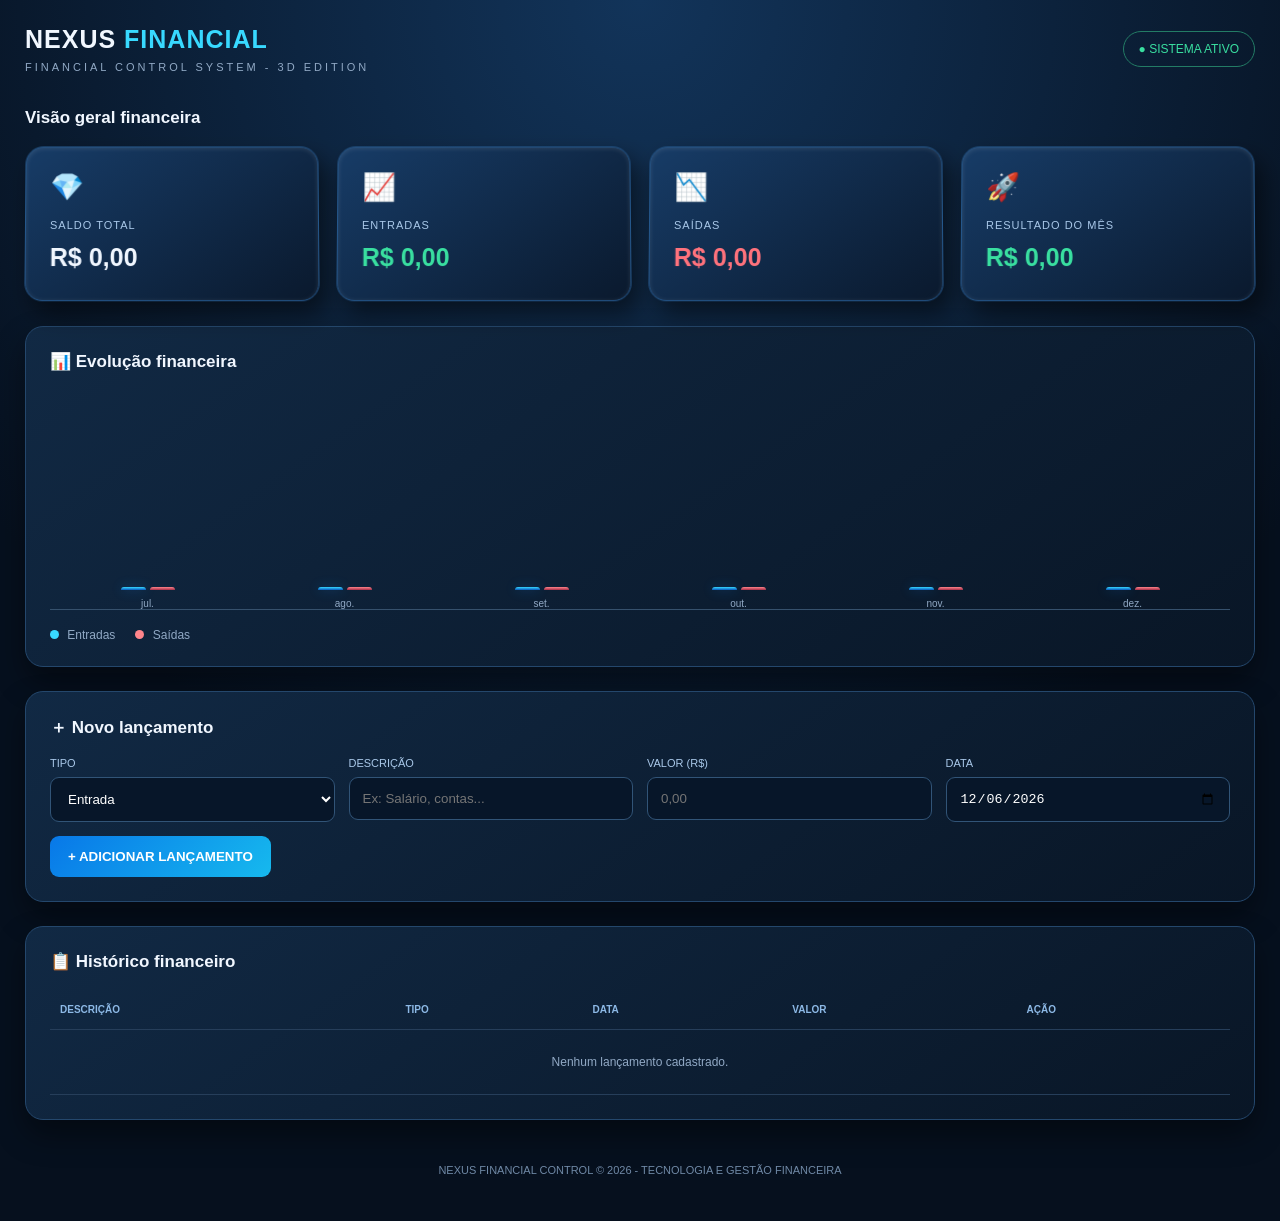
==== index.html @ 9abc67d8 "Create index.html" ====
<!DOCTYPE html>
<html lang="pt-BR">
<head>
  <meta charset="UTF-8">
  <meta name="viewport" content="width=device-width, initial-scale=1.0">
  <meta name="theme-color" content="#071426">
  <meta
    name="description"
    content="Nexus Financial Control - Painel de controle financeiro 3D"
  >

  <title>Nexus Financial Control</title>

  <style>
    :root {
      --bg: #06101e;
      --panel: #10243d;
      --blue: #168cff;
      --cyan: #38d9ff;
      --text: #f1f7ff;
      --muted: #91a9c5;
      --green: #39dfa0;
      --red: #ff727c;
    }

    * {
      box-sizing: border-box;
      margin: 0;
      padding: 0;
    }

    body {
      min-height: 100vh;
      padding: 25px;
      background: radial-gradient(circle at top, #12345a, var(--bg) 60%);
      color: var(--text);
      font-family: Arial, sans-serif;
    }

    .container {
      max-width: 1250px;
      margin: auto;
    }

    header {
      display: flex;
      justify-content: space-between;
      align-items: center;
      gap: 15px;
      flex-wrap: wrap;
      margin-bottom: 35px;
    }

    .logo {
      font-size: 25px;
      font-weight: 900;
      letter-spacing: 1px;
    }

    .logo span {
      color: var(--cyan);
    }

    .subtitle {
      margin-top: 7px;
      color: var(--muted);
      font-size: 11px;
      letter-spacing: 3px;
    }

    .status {
      padding: 10px 15px;
      border: 1px solid #237c65;
      border-radius: 30px;
      color: var(--green);
      font-size: 12px;
    }

    .section-title {
      margin-bottom: 18px;
      font-size: 17px;
    }

    .cards {
      display: grid;
      grid-template-columns: repeat(4, 1fr);
      gap: 18px;
      margin-bottom: 25px;
    }

    .card {
      min-height: 155px;
      padding: 24px;
      border: 1px solid #24578c;
      border-radius: 18px;
      background: linear-gradient(145deg, #173c67, #0a192d);
      box-shadow:
        8px 12px 25px #0008,
        inset 0 1px 5px #ffffff20;
      transform: perspective(900px) rotateX(3deg);
      transition: 0.35s;
    }

    .card:hover {
      border-color: var(--cyan);
      box-shadow: 0 18px 35px #168cff35;
      transform: perspective(900px) rotateX(0) translateY(-8px);
    }

    .card-icon {
      margin-bottom: 16px;
      font-size: 27px;
    }

    .card-label {
      color: #a9c8e9;
      font-size: 11px;
      letter-spacing: 1px;
    }

    .card-value {
      margin-top: 12px;
      overflow-wrap: anywhere;
      font-size: clamp(18px, 2vw, 25px);
      font-weight: bold;
    }

    .green {
      color: var(--green);
    }

    .red {
      color: var(--red);
    }

    .panel {
      margin-bottom: 24px;
      padding: 24px;
      border: 1px solid #24476c;
      border-radius: 18px;
      background: linear-gradient(145deg, #112944, #091626);
      box-shadow: 0 15px 30px #0006;
    }

    .chart {
      display: flex;
      height: 220px;
      align-items: flex-end;
      justify-content: space-around;
      gap: 12px;
      padding: 15px 5px 0;
      border-bottom: 1px solid #36516d;
    }

    .month {
      display: flex;
      flex: 1;
      height: 100%;
      min-width: 0;
      flex-direction: column;
      align-items: center;
      justify-content: flex-end;
      gap: 8px;
    }

    .bar-group {
      display: flex;
      width: 100%;
      height: 175px;
      align-items: flex-end;
      justify-content: center;
      gap: 4px;
    }

    .bar {
      width: 30%;
      max-width: 25px;
      min-height: 3px;
      border-radius: 5px 5px 0 0;
      transition: height 0.4s;
    }

    .in-bar {
      background: linear-gradient(to top, #0756bd, #38d9ff);
      box-shadow: 0 0 12px #168cff55;
    }

    .out-bar {
      background: linear-gradient(to top, #a52d47, #ff858b);
    }

    .month small {
      color: var(--muted);
      font-size: 10px;
    }

    .legend {
      display: flex;
      gap: 20px;
      margin-top: 18px;
      color: var(--muted);
      font-size: 12px;
    }

    .dot {
      display: inline-block;
      width: 9px;
      height: 9px;
      margin-right: 5px;
      border-radius: 50%;
    }

    .form-grid {
      display: grid;
      grid-template-columns: repeat(4, 1fr);
      gap: 14px;
    }

    label {
      display: block;
      margin-bottom: 8px;
      color: #a9c8e9;
      font-size: 11px;
    }

    input,
    select {
      width: 100%;
      padding: 13px;
      border: 1px solid #315477;
      border-radius: 9px;
      outline: none;
      background: #071629;
      color: white;
    }

    input:focus,
    select:focus {
      border-color: var(--cyan);
      box-shadow: 0 0 10px #168cff35;
    }

    button {
      padding: 13px 18px;
      border: 0;
      border-radius: 9px;
      color: white;
      font-weight: bold;
      cursor: pointer;
    }

    .primary {
      background: linear-gradient(135deg, #0878e8, #16b9ee);
    }

    .primary:hover {
      filter: brightness(1.2);
    }

    .table-wrap {
      overflow-x: auto;
    }

    table {
      width: 100%;
      min-width: 520px;
      border-collapse: collapse;
    }

    th,
    td {
      padding: 14px 10px;
      border-bottom: 1px solid #263e5a;
      text-align: left;
      font-size: 12px;
    }

    th {
      color: #8db9e6;
      font-size: 10px;
    }

    .delete {
      padding: 8px 10px;
      background: #51202b;
      color: #ffabb1;
    }

    .empty {
      padding: 25px;
      color: var(--muted);
      text-align: center;
    }

    footer {
      padding: 20px;
      color: #7089a6;
      font-size: 11px;
      text-align: center;
    }

    @media (max-width: 850px) {
      .cards {
        grid-template-columns: repeat(2, 1fr);
      }

      .form-grid {
        grid-template-columns: repeat(2, 1fr);
      }
    }

    @media (max-width: 500px) {
      body {
        padding: 13px;
      }

      .cards {
        gap: 10px;
      }

      .card {
        min-height: 130px;
        padding: 15px;
      }

      .form-grid {
        grid-template-columns: 1fr;
      }

      .panel {
        padding: 15px;
      }

      .logo {
        font-size: 21px;
      }
    }
  </style>
</head>

<body>
  <div class="container">
    <header>
      <div>
        <div class="logo">NEXUS <span>FINANCIAL</span></div>
        <div class="subtitle">
          FINANCIAL CONTROL SYSTEM - 3D EDITION
        </div>
      </div>

      <div class="status">● SISTEMA ATIVO</div>
    </header>

    <main>
      <h2 class="section-title">Visão geral financeira</h2>

      <section class="cards">
        <div class="card">
          <div class="card-icon">💎</div>
          <div class="card-label">SALDO TOTAL</div>
          <div class="card-value" id="balance">R$ 0,00</div>
        </div>

        <div class="card">
          <div class="card-icon">📈</div>
          <div class="card-label">ENTRADAS</div>
          <div class="card-value green" id="income">R$ 0,00</div>
        </div>

        <div class="card">
          <div class="card-icon">📉</div>
          <div class="card-label">SAÍDAS</div>
          <div class="card-value red" id="expense">R$ 0,00</div>
        </div>

        <div class="card">
          <div class="card-icon">🚀</div>
          <div class="card-label">RESULTADO DO MÊS</div>
          <div class="card-value" id="result">R$ 0,00</div>
        </div>
      </section>

      <section class="panel">
        <h2 class="section-title">📊 Evolução financeira</h2>

        <div
          class="chart"
          id="chart"
          aria-label="Gráfico financeiro dos últimos seis meses"
        ></div>

        <div class="legend">
          <span>
            <i class="dot" style="background: #38d9ff"></i>
            Entradas
          </span>

          <span>
            <i class="dot" style="background: #ff858b"></i>
            Saídas
          </span>
        </div>
      </section>

      <section class="panel">
        <h2 class="section-title">＋ Novo lançamento</h2>

        <form id="transaction-form">
          <div class="form-grid">
            <div>
              <label for="type">TIPO</label>
              <select id="type" required>
                <option value="income">Entrada</option>
                <option value="expense">Saída</option>
              </select>
            </div>

            <div>
              <label for="description">DESCRIÇÃO</label>
              <input
                id="description"
                type="text"
                placeholder="Ex: Salário, contas..."
                maxlength="100"
                autocomplete="off"
                required
              >
            </div>

            <div>
              <label for="amount">VALOR (R$)</label>
              <input
                id="amount"
                type="number"
                min="0.01"
                step="0.01"
                placeholder="0,00"
                inputmode="decimal"
                required
              >
            </div>

            <div>
              <label for="date">DATA</label>
              <input id="date" type="date" required>
            </div>

            <div>
              <button class="primary" type="submit">
                + ADICIONAR LANÇAMENTO
              </button>
            </div>
          </div>
        </form>
      </section>

      <section class="panel">
        <h2 class="section-title">📋 Histórico financeiro</h2>

        <div class="table-wrap">
          <table>
            <thead>
              <tr>
                <th>DESCRIÇÃO</th>
                <th>TIPO</th>
                <th>DATA</th>
                <th>VALOR</th>
                <th>AÇÃO</th>
              </tr>
            </thead>

            <tbody id="history"></tbody>
          </table>
        </div>
      </section>
    </main>

    <footer>
      NEXUS FINANCIAL CONTROL © 2026 - TECNOLOGIA E GESTÃO FINANCEIRA
    </footer>
  </div>

  <script>
    (() => {
      "use strict";

      const STORAGE_KEY = "nexus_financial_transactions_v1";
      const $ = (id) => document.getElementById(id);

      const currency = (value) =>
        new Intl.NumberFormat("pt-BR", {
          style: "currency",
          currency: "BRL"
        }).format(value);

      function localDate(date) {
        return (
          date.getFullYear() +
          "-" +
          String(date.getMonth() + 1).padStart(2, "0") +
          "-" +
          String(date.getDate()).padStart(2, "0")
        );
      }

      function readTransactions() {
        try {
          const saved = JSON.parse(
            localStorage.getItem(STORAGE_KEY) || "[]"
          );

          if (!Array.isArray(saved)) {
            return [];
          }

          return saved.filter((transaction) => {
            return (
              transaction &&
              typeof transaction.description === "string" &&
              Number.isFinite(Number(transaction.amount)) &&
              Number(transaction.amount) > 0 &&
              /^\d{4}-\d{2}-\d{2}$/.test(transaction.date) &&
              ["income", "expense"].includes(transaction.type)
            );
          }).map((transaction) => ({
            ...transaction,
            amount: Number(transaction.amount)
          }));
        } catch {
          return [];
        }
      }

      let transactions = readTransactions();

      $("date").value = localDate(new Date());

      function save() {
        localStorage.setItem(
          STORAGE_KEY,
          JSON.stringify(transactions)
        );
      }

      function updateTotals() {
        const income = transactions
          .filter((transaction) => transaction.type === "income")
          .reduce((sum, transaction) => sum + transaction.amount, 0);

        const expense = transactions
          .filter((transaction) => transaction.type === "expense")
          .reduce((sum, transaction) => sum + transaction.amount, 0);

        const currentMonth = localDate(new Date()).slice(0, 7);

        const monthIncome = transactions
          .filter((transaction) => {
            return (
              transaction.type === "income" &&
              transaction.date.startsWith(currentMonth)
            );
          })
          .reduce((sum, transaction) => sum + transaction.amount, 0);

        const monthExpense = transactions
          .filter((transaction) => {
            return (
              transaction.type === "expense" &&
              transaction.date.startsWith(currentMonth)
            );
          })
          .reduce((sum, transaction) => sum + transaction.amount, 0);

        const balance = income - expense;
        const result = monthIncome - monthExpense;

        $("balance").textContent = currency(balance);
        $("income").textContent = currency(income);
        $("expense").textContent = currency(expense);
        $("result").textContent = currency(result);

        $("balance").style.color =
          balance < 0 ? "#ff727c" : "#f1f7ff";

        $("result").style.color =
          result < 0 ? "#ff727c" : "#39dfa0";
      }

      function updateHistory() {
        const body = $("history");
        body.replaceChildren();

        const sorted = [...transactions].sort((a, b) => {
          return (
            b.date.localeCompare(a.date) ||
            Number(b.createdAt || b.id) - Number(a.createdAt || a.id)
          );
        });

        if (!sorted.length) {
          const row = document.createElement("tr");
          const cell = document.createElement("td");

          cell.colSpan = 5;
          cell.className = "empty";
          cell.textContent = "Nenhum lançamento cadastrado.";

          row.appendChild(cell);
          body.appendChild(row);
          return;
        }

        sorted.forEach((transaction) => {
          const row = document.createElement("tr");

          const values = [
            transaction.description,
            transaction.type === "income" ? "Entrada" : "Saída",
            transaction.date.split("-").reverse().join("/"),
            (transaction.type === "income" ? "+ " : "- ") +
              currency(transaction.amount)
          ];

          values.forEach((value, index) => {
            const cell = document.createElement("td");
            cell.textContent = value;

            if (index === 3) {
              cell.style.color =
                transaction.type === "income"
                  ? "#39dfa0"
                  : "#ff858b";
            }

            row.appendChild(cell);
          });

          const actionCell = document.createElement("td");
          const deleteButton = document.createElement("button");

          deleteButton.textContent = "Excluir";
          deleteButton.className = "delete";
          deleteButton.type = "button";
          deleteButton.setAttribute(
            "aria-label",
            `Excluir ${transaction.description}`
          );

          deleteButton.addEventListener("click", () => {
            if (!confirm("Deseja excluir este lançamento?")) {
              return;
            }

            transactions = transactions.filter(
              (item) => item.id !== transaction.id
            );

            save();
            render();
          });

          actionCell.appendChild(deleteButton);
          row.appendChild(actionCell);
          body.appendChild(row);
        });
      }

      function updateChart() {
        const chart = $("chart");
        chart.replaceChildren();

        const months = [];

        for (let index = 5; index >= 0; index -= 1) {
          const date = new Date();

          date.setDate(1);
          date.setMonth(date.getMonth() - index);

          months.push({
            key: localDate(date).slice(0, 7),
            label: date.toLocaleDateString("pt-BR", {
              month: "short"
            })
          });
        }

        const data = months.map((month) => {
          const items = transactions.filter((transaction) =>
            transaction.date.startsWith(month.key)
          );

          return {
            ...month,

            income: items
              .filter((transaction) => transaction.type === "income")
              .reduce(
                (sum, transaction) => sum + transaction.amount,
                0
              ),

            expense: items
              .filter((transaction) => transaction.type === "expense")
              .reduce(
                (sum, transaction) => sum + transaction.amount,
                0
              )
          };
        });

        const maximum = Math.max(
          1,
          ...data.flatMap((month) => [
            month.income,
            month.expense
          ])
        );

        data.forEach((monthData) => {
          const month = document.createElement("div");
          const group = document.createElement("div");
          const label = document.createElement("small");

          month.className = "month";
          group.className = "bar-group";

          [
            ["income", monthData.income],
            ["expense", monthData.expense]
          ].forEach(([type, value]) => {
            const bar = document.createElement("div");

            bar.className =
              "bar " + (type === "income" ? "in-bar" : "out-bar");

            bar.style.height =
              Math.max(2, (value / maximum) * 100) + "%";

            bar.title =
              (type === "income" ? "Entradas: " : "Saídas: ") +
              currency(value);

            group.appendChild(bar);
          });

          label.textContent = monthData.label;
          month.append(group, label);
          chart.appendChild(month);
        });
      }

      function render() {
        updateTotals();
        updateHistory();
        updateChart();
      }

      $("transaction-form").addEventListener("submit", (event) => {
        event.preventDefault();

        const description = $("description").value.trim();
        const amount = Number($("amount").value);
        const date = $("date").value;
        const type = $("type").value;

        if (
          !description ||
          !Number.isFinite(amount) ||
          amount <= 0 ||
          !date ||
          !["income", "expense"].includes(type)
        ) {
          alert("Preencha todos os campos corretamente.");
          return;
        }

        transactions.push({
          id:
            typeof crypto !== "undefined" && crypto.randomUUID
              ? crypto.randomUUID()
              : `${Date.now()}-${Math.random()}`,
          createdAt: Date.now(),
          description,
          amount,
          date,
          type
        });

        save();
        render();

        $("description").value = "";
        $("amount").value = "";
        $("description").focus();
      });

      render();
    })();
  </script>
</body>
</html>
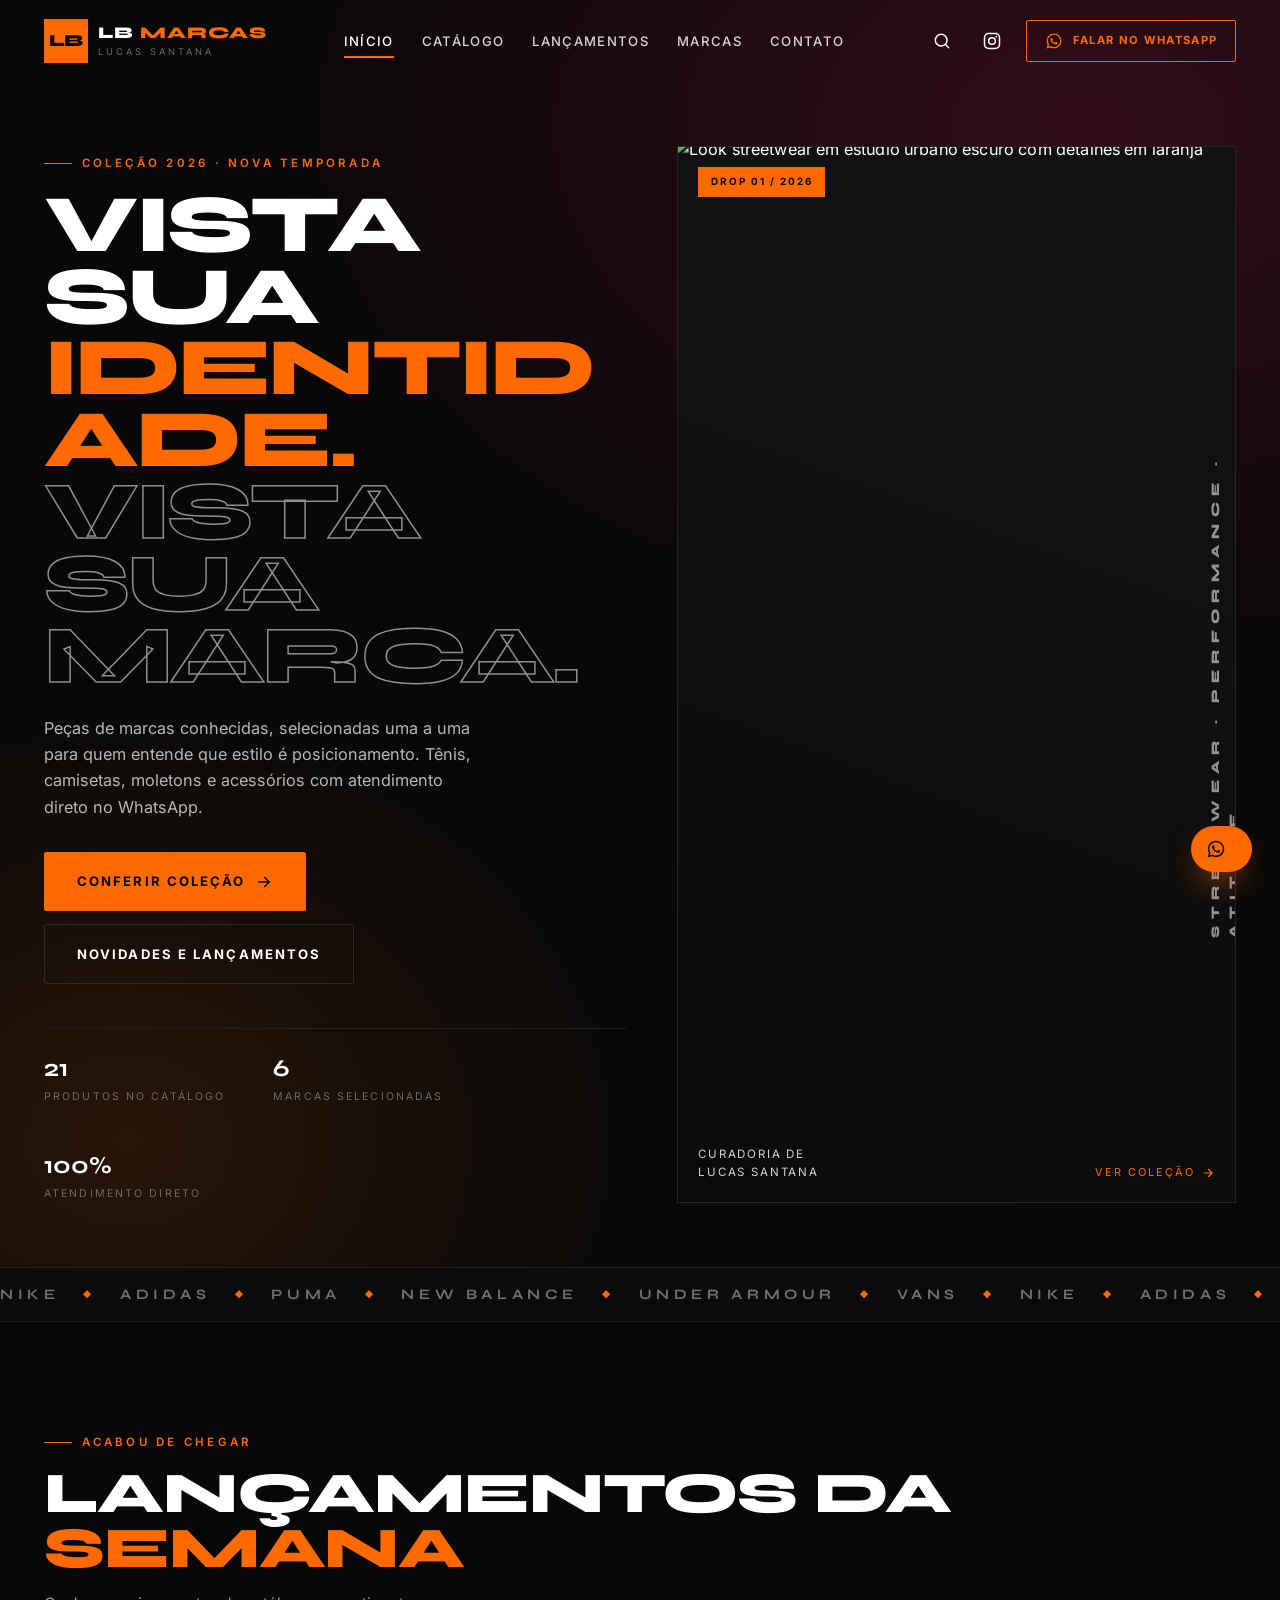
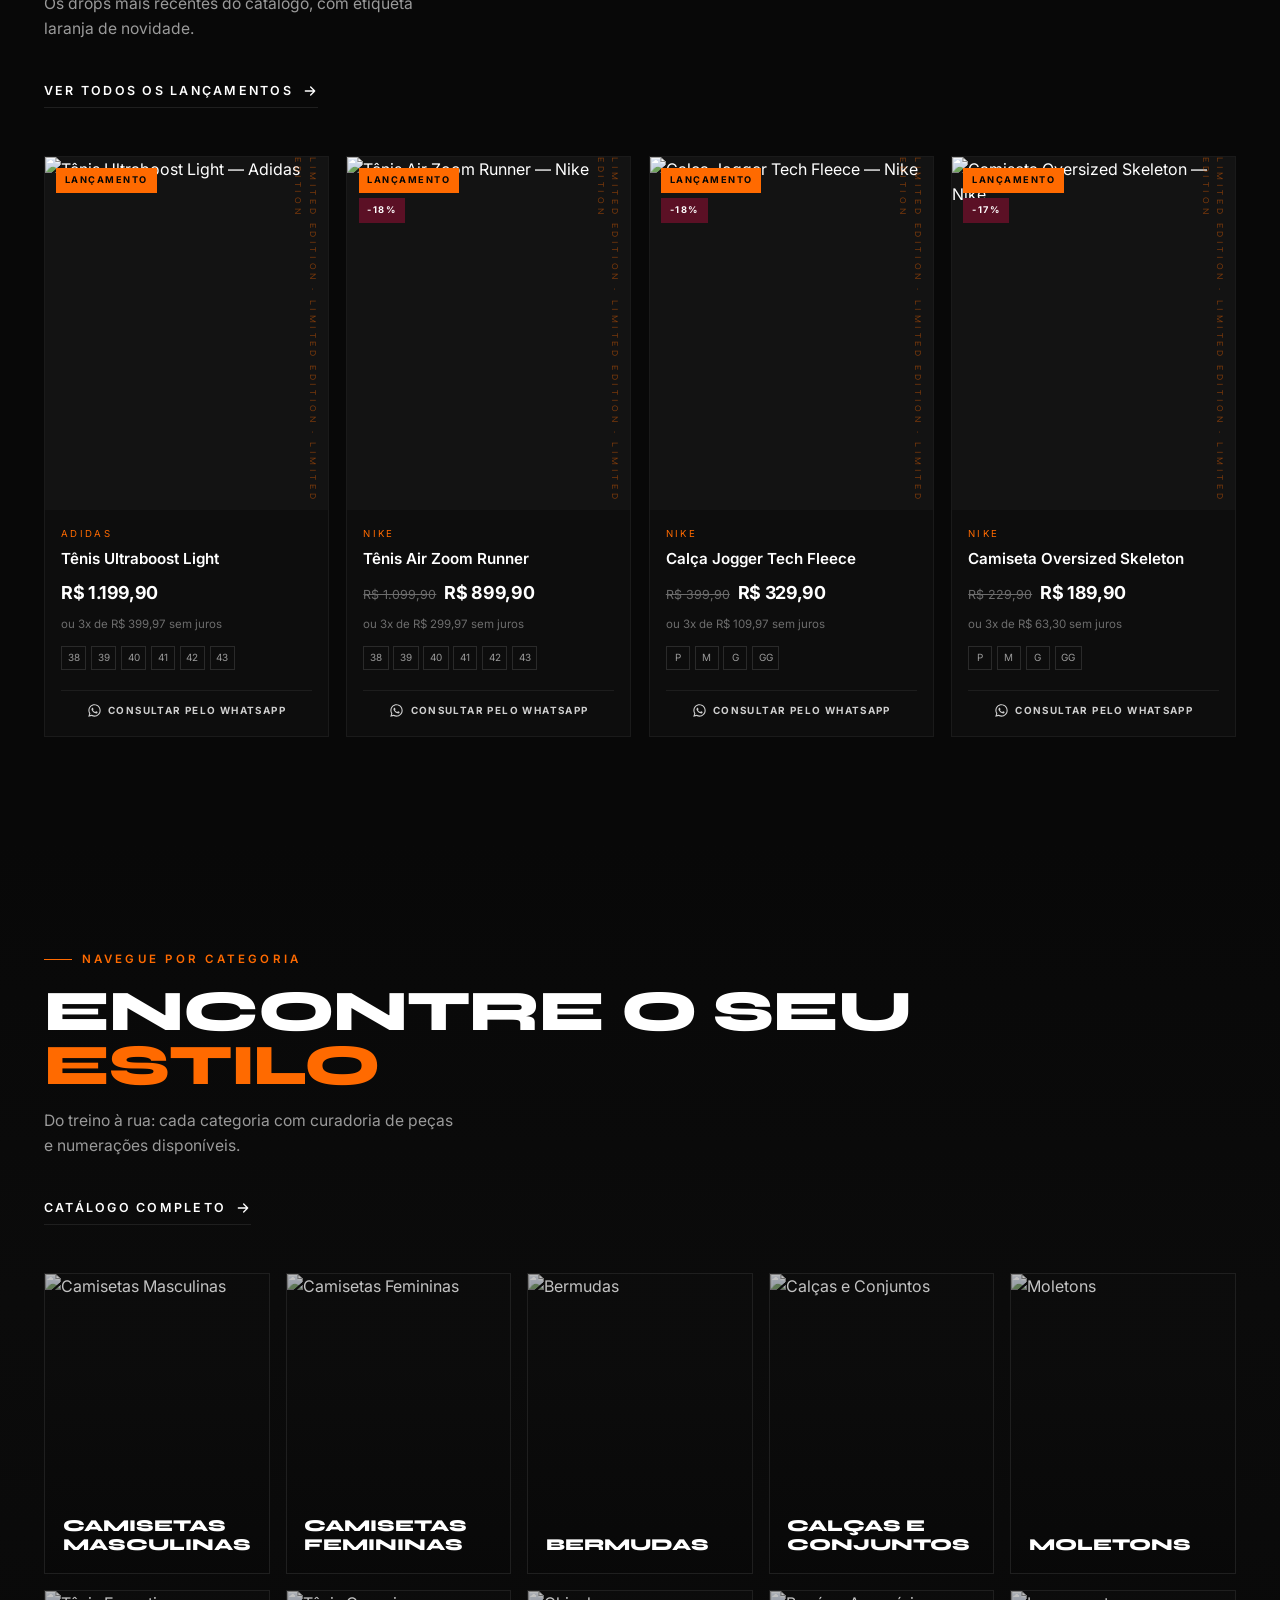
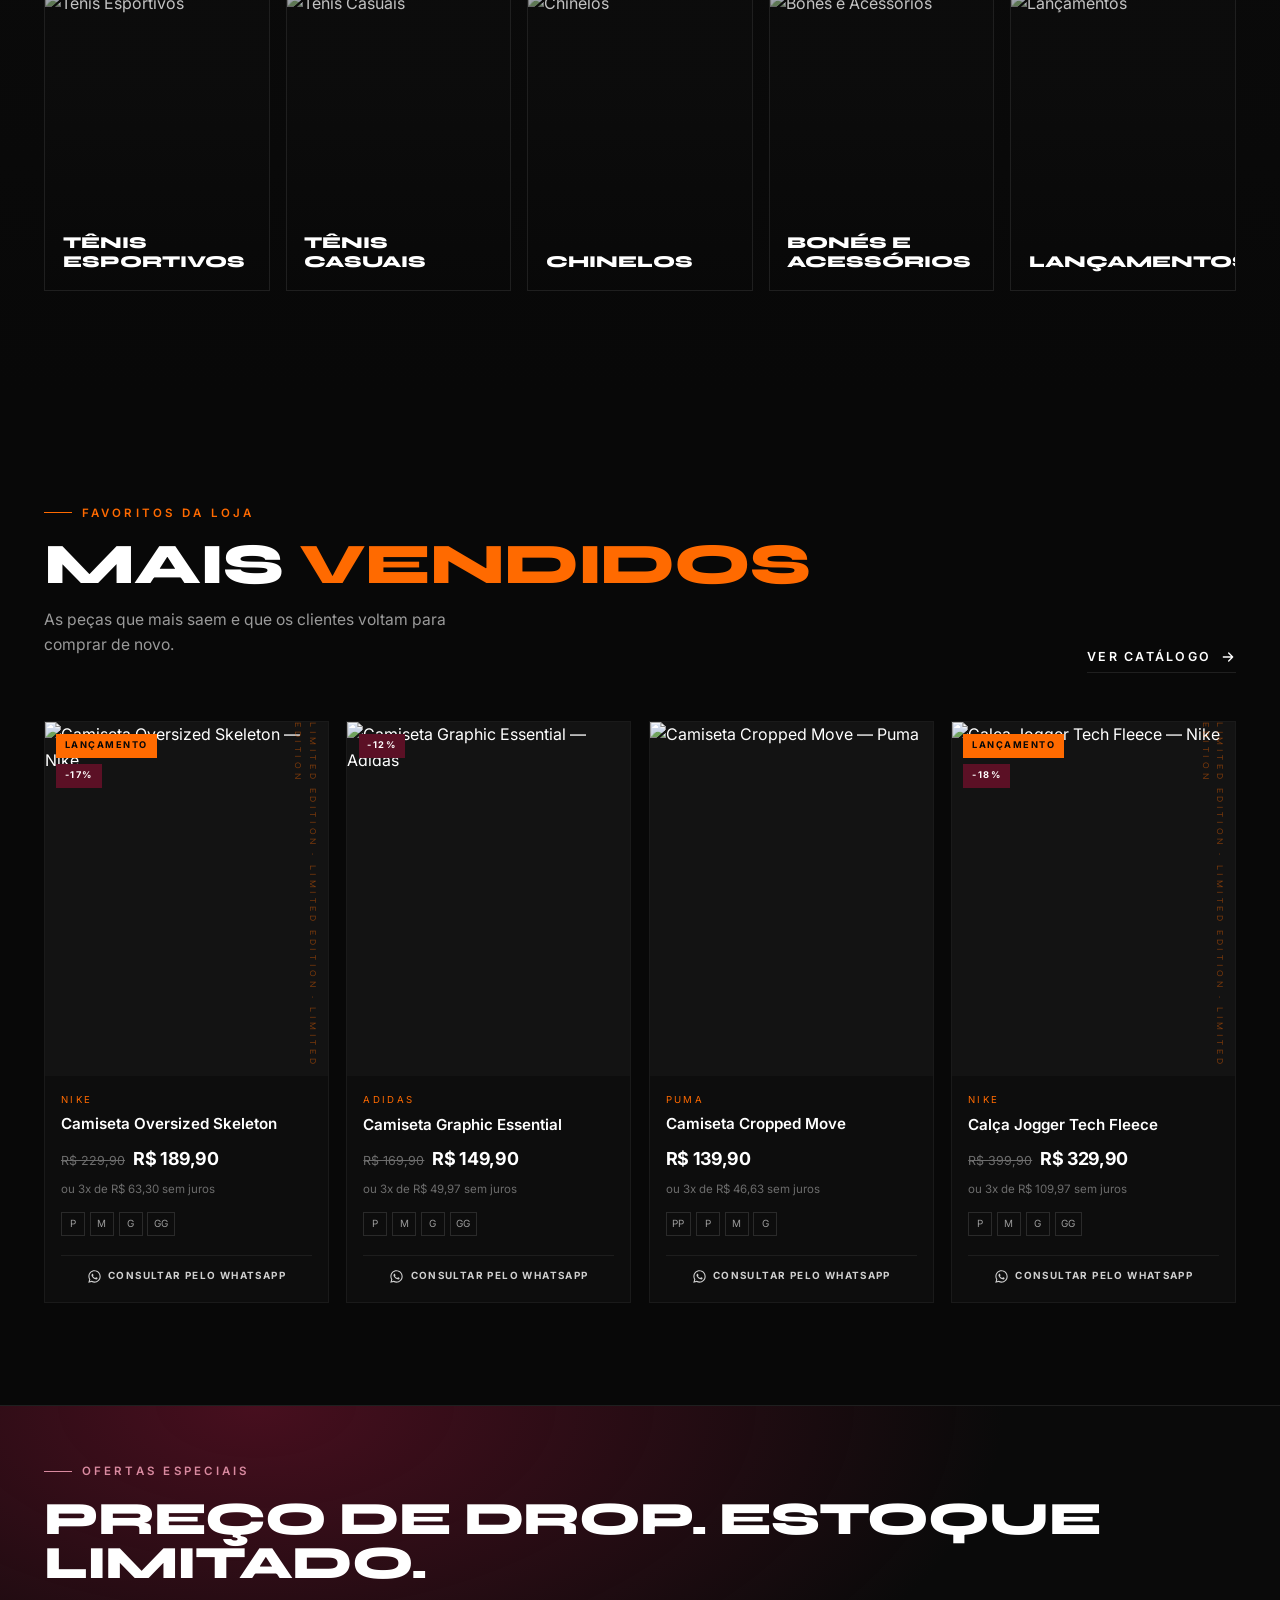
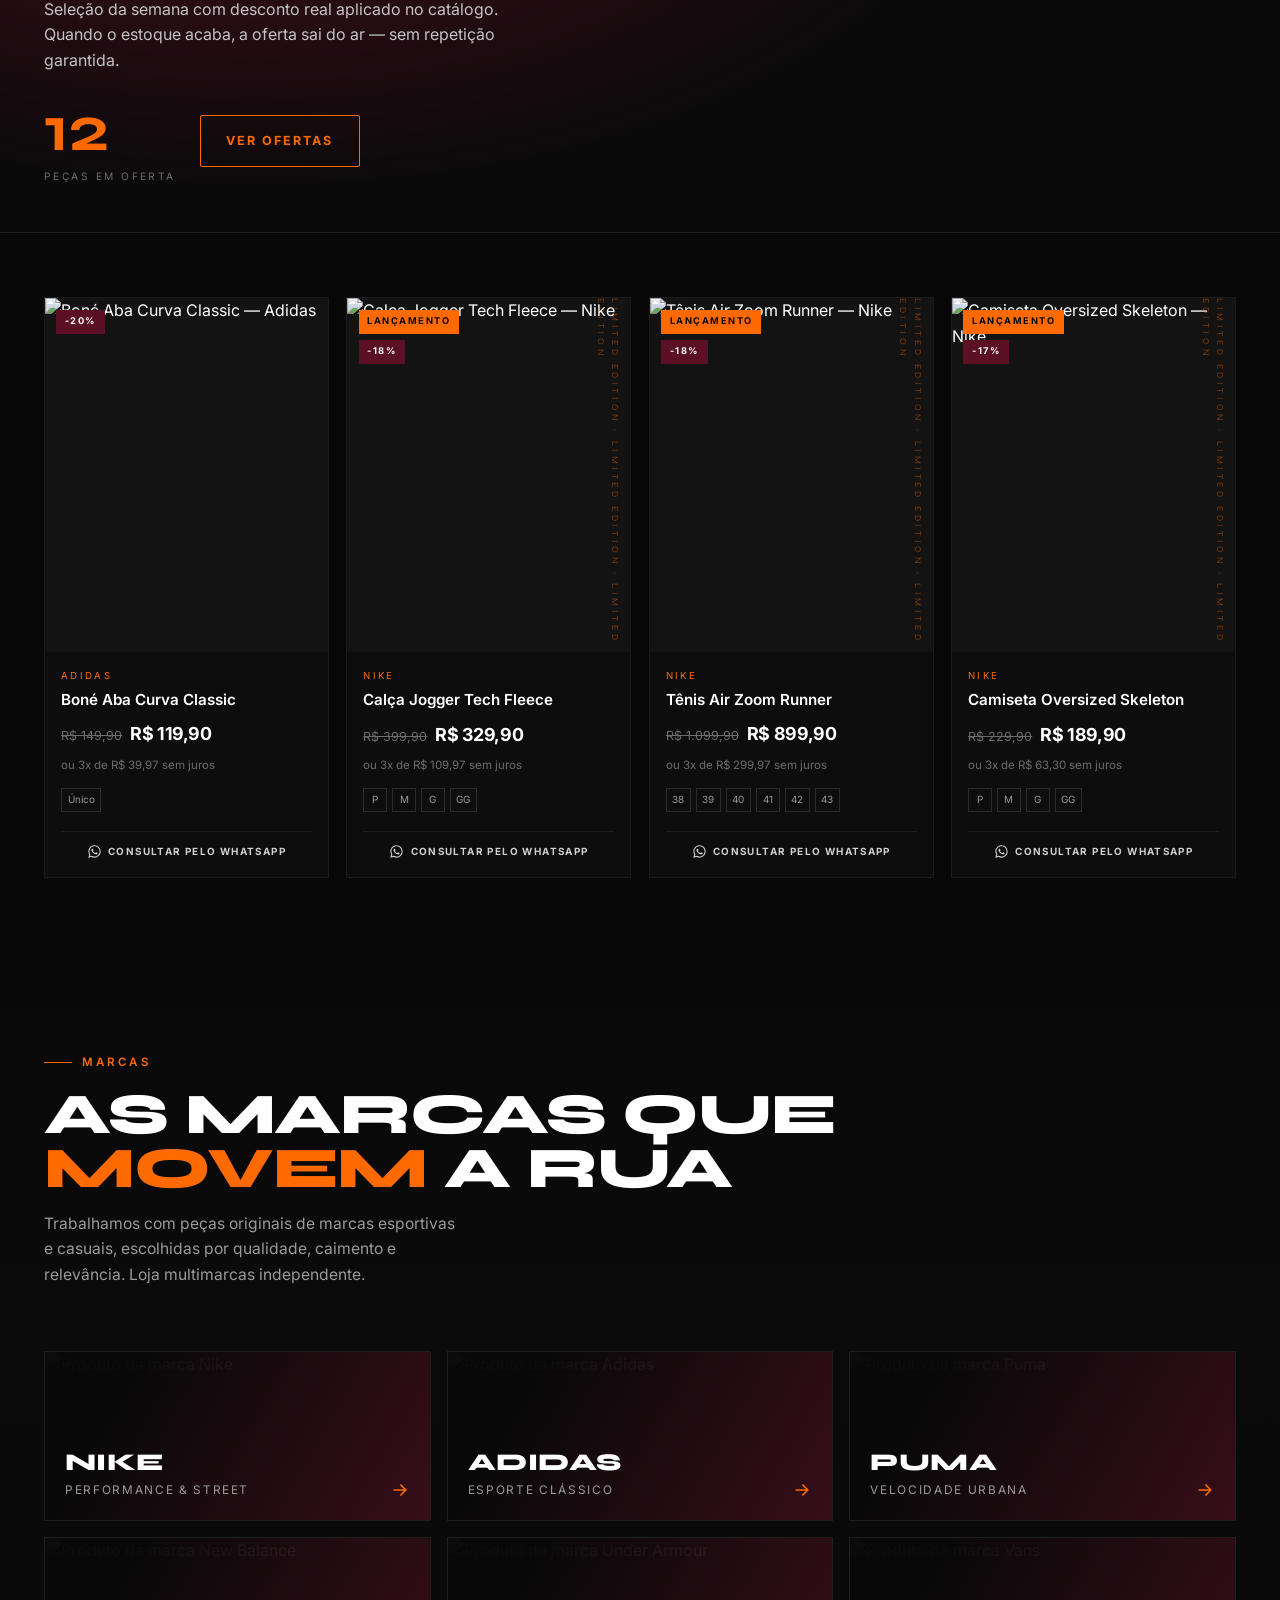
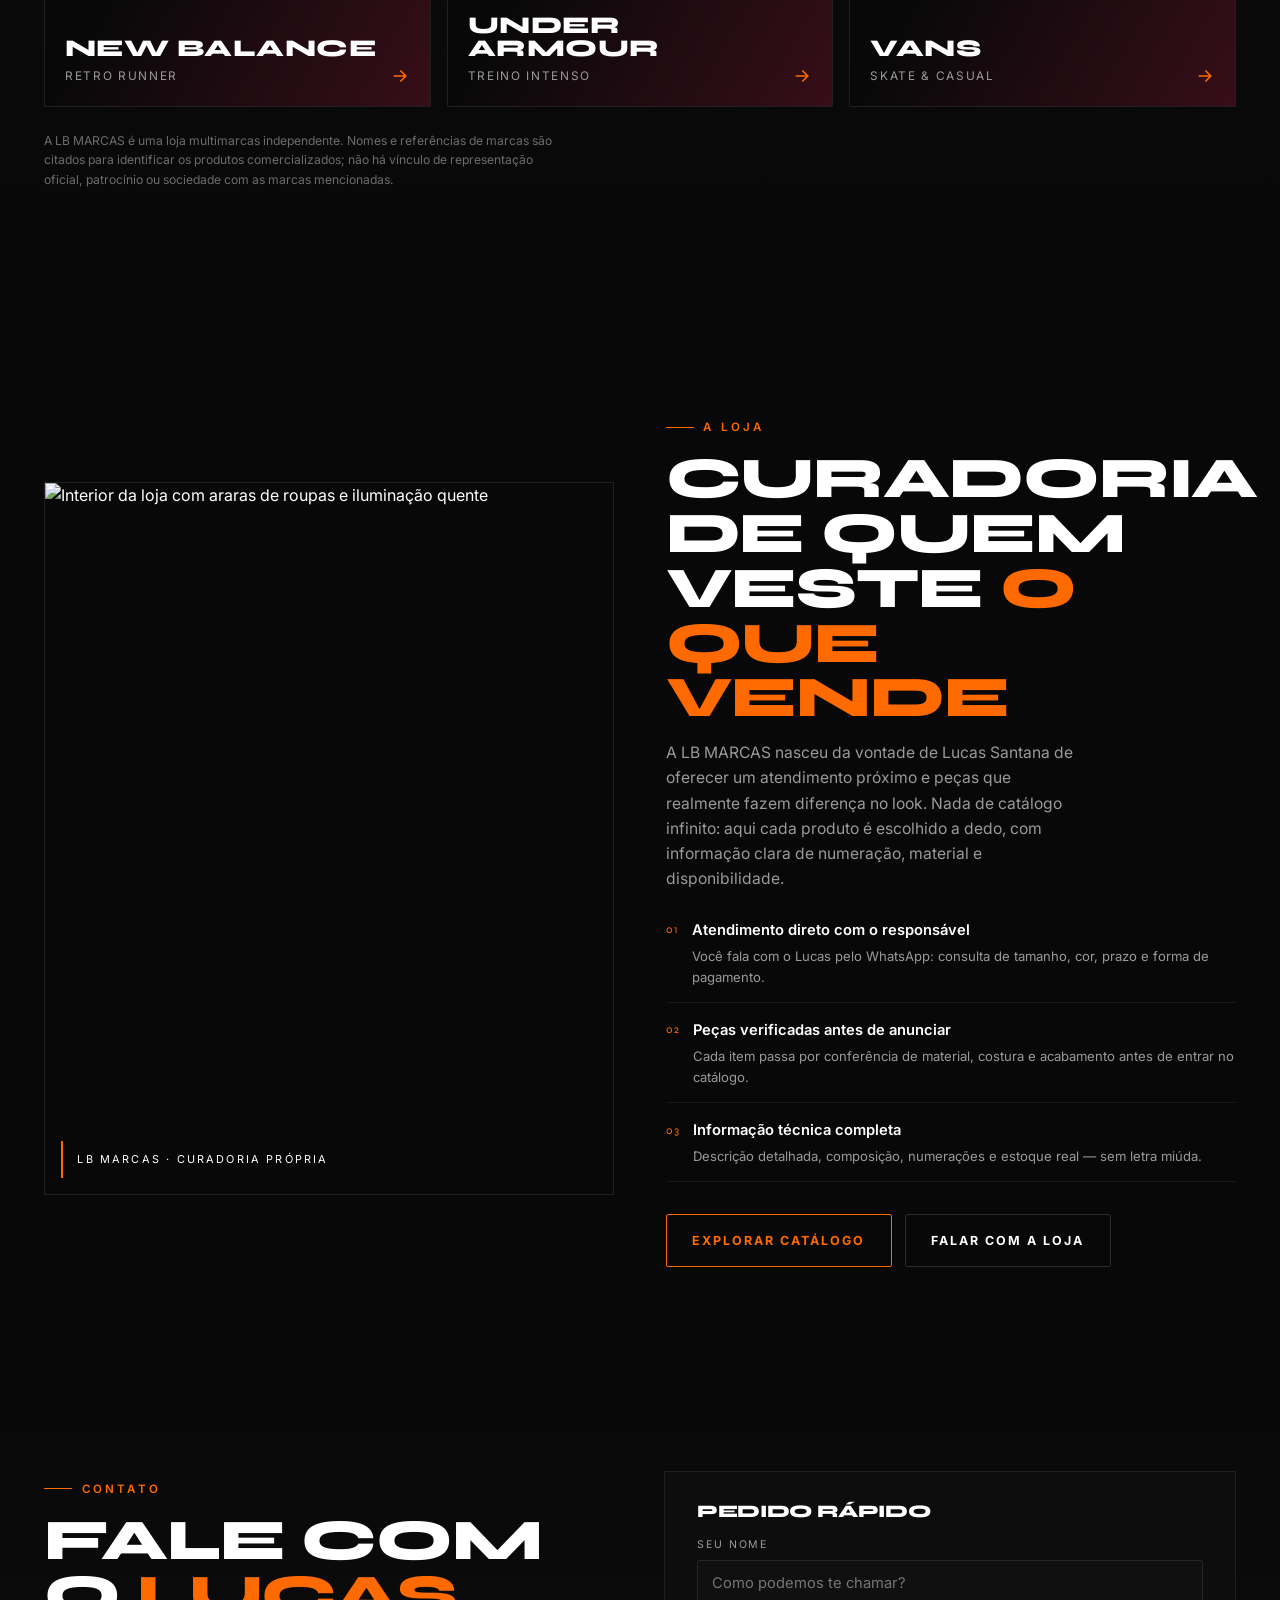
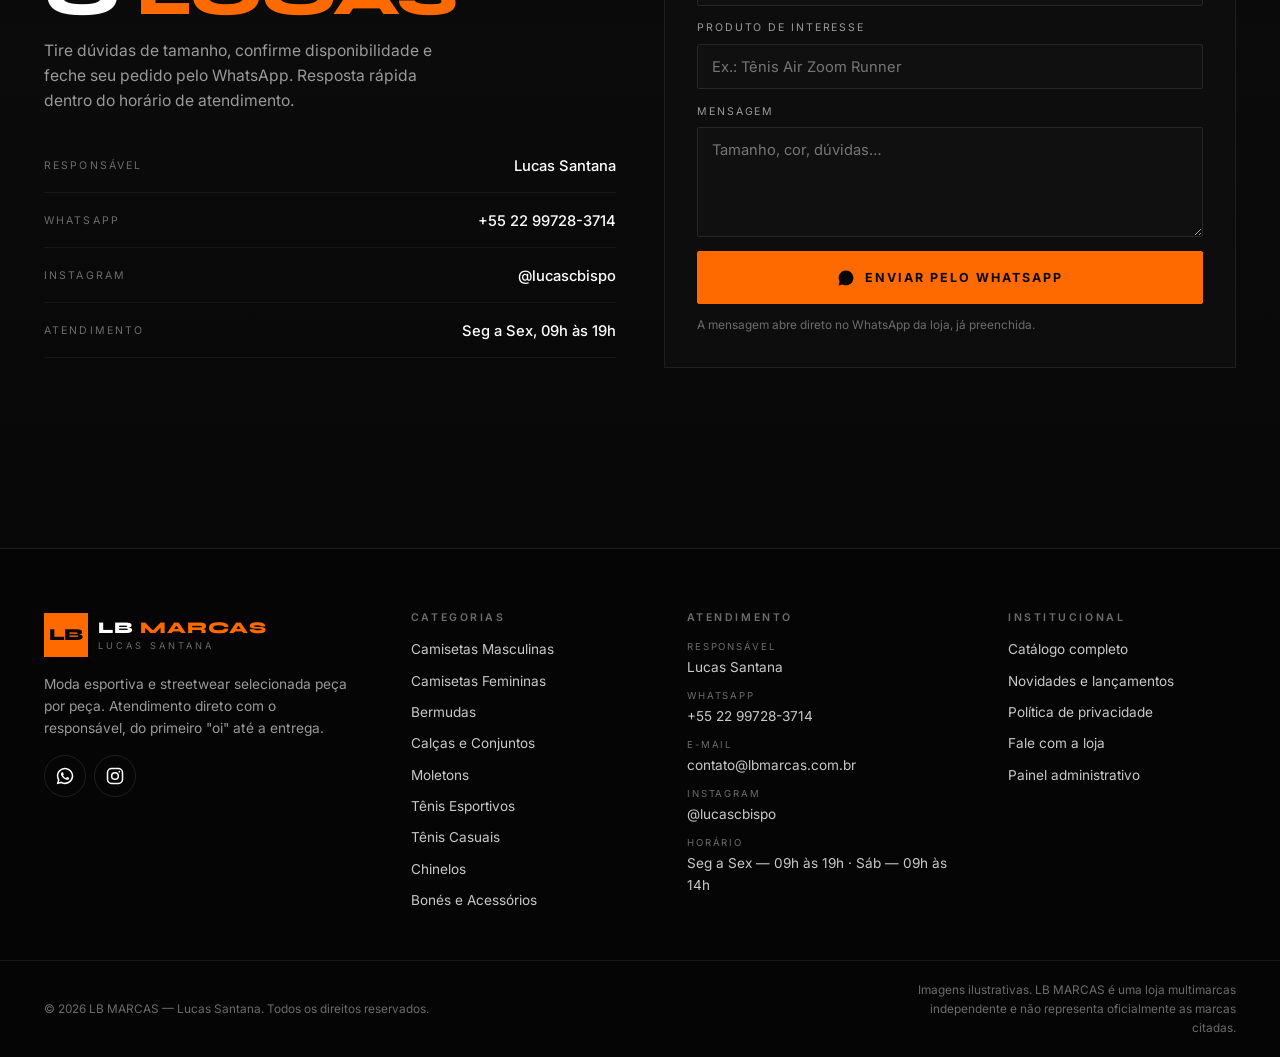
==== commit 6fc6c9a5: "Finalizar desenvolvimento do site da LB MARCAS Co-authored-by: base44-builder[bot] <245833847+base44" ====
--- a/index.html
+++ b/index.html
@@ -1,802 +1,291 @@
 <!DOCTYPE html>
 <html lang="pt-BR">
 <head>
-  <meta charset="UTF-8">
-  <meta name="viewport" content="width=device-width, initial-scale=1.0">
-  <meta name="theme-color" content="#071426">
-  <meta
-    name="description"
-    content="Nexus Financial Control - Painel de controle financeiro 3D"
-  >
-
-  <title>Nexus Financial Control</title>
-
-  <style>
-    :root {
-      --bg: #06101e;
-      --panel: #10243d;
-      --blue: #168cff;
-      --cyan: #38d9ff;
-      --text: #f1f7ff;
-      --muted: #91a9c5;
-      --green: #39dfa0;
-      --red: #ff727c;
-    }
-
-    * {
-      box-sizing: border-box;
-      margin: 0;
-      padding: 0;
-    }
-
-    body {
-      min-height: 100vh;
-      padding: 25px;
-      background: radial-gradient(circle at top, #12345a, var(--bg) 60%);
-      color: var(--text);
-      font-family: Arial, sans-serif;
-    }
-
-    .container {
-      max-width: 1250px;
-      margin: auto;
-    }
-
-    header {
-      display: flex;
-      justify-content: space-between;
-      align-items: center;
-      gap: 15px;
-      flex-wrap: wrap;
-      margin-bottom: 35px;
-    }
-
-    .logo {
-      font-size: 25px;
-      font-weight: 900;
-      letter-spacing: 1px;
-    }
-
-    .logo span {
-      color: var(--cyan);
-    }
-
-    .subtitle {
-      margin-top: 7px;
-      color: var(--muted);
-      font-size: 11px;
-      letter-spacing: 3px;
-    }
-
-    .status {
-      padding: 10px 15px;
-      border: 1px solid #237c65;
-      border-radius: 30px;
-      color: var(--green);
-      font-size: 12px;
-    }
-
-    .section-title {
-      margin-bottom: 18px;
-      font-size: 17px;
-    }
-
-    .cards {
-      display: grid;
-      grid-template-columns: repeat(4, 1fr);
-      gap: 18px;
-      margin-bottom: 25px;
-    }
-
-    .card {
-      min-height: 155px;
-      padding: 24px;
-      border: 1px solid #24578c;
-      border-radius: 18px;
-      background: linear-gradient(145deg, #173c67, #0a192d);
-      box-shadow:
-        8px 12px 25px #0008,
-        inset 0 1px 5px #ffffff20;
-      transform: perspective(900px) rotateX(3deg);
-      transition: 0.35s;
-    }
-
-    .card:hover {
-      border-color: var(--cyan);
-      box-shadow: 0 18px 35px #168cff35;
-      transform: perspective(900px) rotateX(0) translateY(-8px);
-    }
-
-    .card-icon {
-      margin-bottom: 16px;
-      font-size: 27px;
-    }
-
-    .card-label {
-      color: #a9c8e9;
-      font-size: 11px;
-      letter-spacing: 1px;
-    }
-
-    .card-value {
-      margin-top: 12px;
-      overflow-wrap: anywhere;
-      font-size: clamp(18px, 2vw, 25px);
-      font-weight: bold;
-    }
-
-    .green {
-      color: var(--green);
-    }
-
-    .red {
-      color: var(--red);
-    }
-
-    .panel {
-      margin-bottom: 24px;
-      padding: 24px;
-      border: 1px solid #24476c;
-      border-radius: 18px;
-      background: linear-gradient(145deg, #112944, #091626);
-      box-shadow: 0 15px 30px #0006;
-    }
-
-    .chart {
-      display: flex;
-      height: 220px;
-      align-items: flex-end;
-      justify-content: space-around;
-      gap: 12px;
-      padding: 15px 5px 0;
-      border-bottom: 1px solid #36516d;
-    }
-
-    .month {
-      display: flex;
-      flex: 1;
-      height: 100%;
-      min-width: 0;
-      flex-direction: column;
-      align-items: center;
-      justify-content: flex-end;
-      gap: 8px;
-    }
-
-    .bar-group {
-      display: flex;
-      width: 100%;
-      height: 175px;
-      align-items: flex-end;
-      justify-content: center;
-      gap: 4px;
-    }
-
-    .bar {
-      width: 30%;
-      max-width: 25px;
-      min-height: 3px;
-      border-radius: 5px 5px 0 0;
-      transition: height 0.4s;
-    }
-
-    .in-bar {
-      background: linear-gradient(to top, #0756bd, #38d9ff);
-      box-shadow: 0 0 12px #168cff55;
-    }
-
-    .out-bar {
-      background: linear-gradient(to top, #a52d47, #ff858b);
-    }
-
-    .month small {
-      color: var(--muted);
-      font-size: 10px;
-    }
-
-    .legend {
-      display: flex;
-      gap: 20px;
-      margin-top: 18px;
-      color: var(--muted);
-      font-size: 12px;
-    }
-
-    .dot {
-      display: inline-block;
-      width: 9px;
-      height: 9px;
-      margin-right: 5px;
-      border-radius: 50%;
-    }
-
-    .form-grid {
-      display: grid;
-      grid-template-columns: repeat(4, 1fr);
-      gap: 14px;
-    }
-
-    label {
-      display: block;
-      margin-bottom: 8px;
-      color: #a9c8e9;
-      font-size: 11px;
-    }
-
-    input,
-    select {
-      width: 100%;
-      padding: 13px;
-      border: 1px solid #315477;
-      border-radius: 9px;
-      outline: none;
-      background: #071629;
-      color: white;
-    }
-
-    input:focus,
-    select:focus {
-      border-color: var(--cyan);
-      box-shadow: 0 0 10px #168cff35;
-    }
-
-    button {
-      padding: 13px 18px;
-      border: 0;
-      border-radius: 9px;
-      color: white;
-      font-weight: bold;
-      cursor: pointer;
-    }
-
-    .primary {
-      background: linear-gradient(135deg, #0878e8, #16b9ee);
-    }
-
-    .primary:hover {
-      filter: brightness(1.2);
-    }
-
-    .table-wrap {
-      overflow-x: auto;
-    }
-
-    table {
-      width: 100%;
-      min-width: 520px;
-      border-collapse: collapse;
-    }
-
-    th,
-    td {
-      padding: 14px 10px;
-      border-bottom: 1px solid #263e5a;
-      text-align: left;
-      font-size: 12px;
-    }
-
-    th {
-      color: #8db9e6;
-      font-size: 10px;
-    }
-
-    .delete {
-      padding: 8px 10px;
-      background: #51202b;
-      color: #ffabb1;
-    }
-
-    .empty {
-      padding: 25px;
-      color: var(--muted);
-      text-align: center;
-    }
-
-    footer {
-      padding: 20px;
-      color: #7089a6;
-      font-size: 11px;
-      text-align: center;
-    }
-
-    @media (max-width: 850px) {
-      .cards {
-        grid-template-columns: repeat(2, 1fr);
-      }
-
-      .form-grid {
-        grid-template-columns: repeat(2, 1fr);
-      }
-    }
-
-    @media (max-width: 500px) {
-      body {
-        padding: 13px;
-      }
-
-      .cards {
-        gap: 10px;
-      }
-
-      .card {
-        min-height: 130px;
-        padding: 15px;
-      }
-
-      .form-grid {
-        grid-template-columns: 1fr;
-      }
-
-      .panel {
-        padding: 15px;
-      }
-
-      .logo {
-        font-size: 21px;
-      }
-    }
-  </style>
+  <meta charset="UTF-8" />
+  <meta name="viewport" content="width=device-width, initial-scale=1.0" />
+  <title>LB MARCAS — Vista sua identidade. Vista sua marca.</title>
+  <meta name="description" content="LB MARCAS: loja de roupas, tênis e acessórios de marcas esportivas. Camisetas, moletons, calças, tênis, chinelos e lançamentos selecionados por Lucas Santana. Atendimento direto pelo WhatsApp." />
+  <meta name="theme-color" content="#080808" />
+  <meta name="author" content="Lucas Santana" />
+  <meta name="robots" content="index, follow" />
+  <meta property="og:type" content="website" />
+  <meta property="og:site_name" content="LB MARCAS" />
+  <meta property="og:title" content="LB MARCAS — Vista sua identidade. Vista sua marca." />
+  <meta property="og:description" content="Streetwear e moda esportiva com atendimento direto. Tênis, camisetas, moletons e acessórios de marcas conhecidas." />
+  <meta property="og:image" content="https://images.unsplash.com/photo-1548126032-079a0fb0099d?auto=format&fit=crop&w=1200&q=80" />
+  <meta property="og:locale" content="pt_BR" />
+  <meta name="twitter:card" content="summary_large_image" />
+  <link rel="icon" href="data:image/svg+xml,%3Csvg xmlns='http://www.w3.org/2000/svg' viewBox='0 0 64 64'%3E%3Crect width='64' height='64' fill='%23080808'/%3E%3Crect x='8' y='8' width='48' height='48' fill='%23FF6A00'/%3E%3Ctext x='32' y='41' font-family='Arial Black,Arial' font-size='22' font-weight='900' text-anchor='middle' fill='%23080808'%3ELB%3C/text%3E%3C/svg%3E" />
+  <link rel="preconnect" href="https://fonts.googleapis.com" />
+  <link rel="preconnect" href="https://fonts.gstatic.com" crossorigin />
+  <link href="https://fonts.googleapis.com/css2?family=Syne:wght@600;700;800&family=Inter:wght@300;400;500;600;700&display=swap" rel="stylesheet" />
+  <link rel="stylesheet" href="assets/css/style.css" />
+  <script type="application/ld+json">
+  {
+    "@context": "https://schema.org",
+    "@type": "ClothingStore",
+    "name": "LB MARCAS",
+    "description": "Loja de roupas, tênis e acessórios esportivos e casuais.",
+    "founder": { "@type": "Person", "name": "Lucas Santana" },
+    "telephone": "+55 22 99728-3714",
+    "areaServed": "Brasil",
+    "sameAs": ["https://instagram.com/lucascbispo"],
+    "address": { "@type": "PostalAddress", "addressLocality": "Cabo Frio", "addressRegion": "RJ", "addressCountry": "BR" }
+  }
+  </script>
 </head>
-
 <body>
-  <div class="container">
-    <header>
-      <div>
-        <div class="logo">NEXUS <span>FINANCIAL</span></div>
-        <div class="subtitle">
-          FINANCIAL CONTROL SYSTEM - 3D EDITION
-        </div>
-      </div>
-
-      <div class="status">● SISTEMA ATIVO</div>
-    </header>
-
-    <main>
-      <h2 class="section-title">Visão geral financeira</h2>
-
-      <section class="cards">
-        <div class="card">
-          <div class="card-icon">💎</div>
-          <div class="card-label">SALDO TOTAL</div>
-          <div class="card-value" id="balance">R$ 0,00</div>
-        </div>
-
-        <div class="card">
-          <div class="card-icon">📈</div>
-          <div class="card-label">ENTRADAS</div>
-          <div class="card-value green" id="income">R$ 0,00</div>
-        </div>
-
-        <div class="card">
-          <div class="card-icon">📉</div>
-          <div class="card-label">SAÍDAS</div>
-          <div class="card-value red" id="expense">R$ 0,00</div>
-        </div>
-
-        <div class="card">
-          <div class="card-icon">🚀</div>
-          <div class="card-label">RESULTADO DO MÊS</div>
-          <div class="card-value" id="result">R$ 0,00</div>
-        </div>
-      </section>
-
-      <section class="panel">
-        <h2 class="section-title">📊 Evolução financeira</h2>
-
-        <div
-          class="chart"
-          id="chart"
-          aria-label="Gráfico financeiro dos últimos seis meses"
-        ></div>
-
-        <div class="legend">
-          <span>
-            <i class="dot" style="background: #38d9ff"></i>
-            Entradas
-          </span>
-
-          <span>
-            <i class="dot" style="background: #ff858b"></i>
-            Saídas
-          </span>
-        </div>
-      </section>
-
-      <section class="panel">
-        <h2 class="section-title">＋ Novo lançamento</h2>
-
-        <form id="transaction-form">
-          <div class="form-grid">
-            <div>
-              <label for="type">TIPO</label>
-              <select id="type" required>
-                <option value="income">Entrada</option>
-                <option value="expense">Saída</option>
-              </select>
-            </div>
-
-            <div>
-              <label for="description">DESCRIÇÃO</label>
-              <input
-                id="description"
-                type="text"
-                placeholder="Ex: Salário, contas..."
-                maxlength="100"
-                autocomplete="off"
-                required
-              >
-            </div>
-
-            <div>
-              <label for="amount">VALOR (R$)</label>
-              <input
-                id="amount"
-                type="number"
-                min="0.01"
-                step="0.01"
-                placeholder="0,00"
-                inputmode="decimal"
-                required
-              >
-            </div>
-
-            <div>
-              <label for="date">DATA</label>
-              <input id="date" type="date" required>
-            </div>
-
-            <div>
-              <button class="primary" type="submit">
-                + ADICIONAR LANÇAMENTO
-              </button>
-            </div>
-          </div>
-        </form>
-      </section>
-
-      <section class="panel">
-        <h2 class="section-title">📋 Histórico financeiro</h2>
-
-        <div class="table-wrap">
-          <table>
-            <thead>
-              <tr>
-                <th>DESCRIÇÃO</th>
-                <th>TIPO</th>
-                <th>DATA</th>
-                <th>VALOR</th>
-                <th>AÇÃO</th>
-              </tr>
-            </thead>
-
-            <tbody id="history"></tbody>
-          </table>
-        </div>
-      </section>
-    </main>
-
-    <footer>
-      NEXUS FINANCIAL CONTROL © 2026 - TECNOLOGIA E GESTÃO FINANCEIRA
-    </footer>
-  </div>
-
-  <script>
-    (() => {
-      "use strict";
-
-      const STORAGE_KEY = "nexus_financial_transactions_v1";
-      const $ = (id) => document.getElementById(id);
-
-      const currency = (value) =>
-        new Intl.NumberFormat("pt-BR", {
-          style: "currency",
-          currency: "BRL"
-        }).format(value);
-
-      function localDate(date) {
-        return (
-          date.getFullYear() +
-          "-" +
-          String(date.getMonth() + 1).padStart(2, "0") +
-          "-" +
-          String(date.getDate()).padStart(2, "0")
-        );
-      }
-
-      function readTransactions() {
-        try {
-          const saved = JSON.parse(
-            localStorage.getItem(STORAGE_KEY) || "[]"
-          );
-
-          if (!Array.isArray(saved)) {
-            return [];
-          }
-
-          return saved.filter((transaction) => {
-            return (
-              transaction &&
-              typeof transaction.description === "string" &&
-              Number.isFinite(Number(transaction.amount)) &&
-              Number(transaction.amount) > 0 &&
-              /^\d{4}-\d{2}-\d{2}$/.test(transaction.date) &&
-              ["income", "expense"].includes(transaction.type)
-            );
-          }).map((transaction) => ({
-            ...transaction,
-            amount: Number(transaction.amount)
-          }));
-        } catch {
-          return [];
-        }
-      }
-
-      let transactions = readTransactions();
-
-      $("date").value = localDate(new Date());
-
-      function save() {
-        localStorage.setItem(
-          STORAGE_KEY,
-          JSON.stringify(transactions)
-        );
-      }
-
-      function updateTotals() {
-        const income = transactions
-          .filter((transaction) => transaction.type === "income")
-          .reduce((sum, transaction) => sum + transaction.amount, 0);
-
-        const expense = transactions
-          .filter((transaction) => transaction.type === "expense")
-          .reduce((sum, transaction) => sum + transaction.amount, 0);
-
-        const currentMonth = localDate(new Date()).slice(0, 7);
-
-        const monthIncome = transactions
-          .filter((transaction) => {
-            return (
-              transaction.type === "income" &&
-              transaction.date.startsWith(currentMonth)
-            );
-          })
-          .reduce((sum, transaction) => sum + transaction.amount, 0);
-
-        const monthExpense = transactions
-          .filter((transaction) => {
-            return (
-              transaction.type === "expense" &&
-              transaction.date.startsWith(currentMonth)
-            );
-          })
-          .reduce((sum, transaction) => sum + transaction.amount, 0);
-
-        const balance = income - expense;
-        const result = monthIncome - monthExpense;
-
-        $("balance").textContent = currency(balance);
-        $("income").textContent = currency(income);
-        $("expense").textContent = currency(expense);
-        $("result").textContent = currency(result);
-
-        $("balance").style.color =
-          balance < 0 ? "#ff727c" : "#f1f7ff";
-
-        $("result").style.color =
-          result < 0 ? "#ff727c" : "#39dfa0";
-      }
-
-      function updateHistory() {
-        const body = $("history");
-        body.replaceChildren();
-
-        const sorted = [...transactions].sort((a, b) => {
-          return (
-            b.date.localeCompare(a.date) ||
-            Number(b.createdAt || b.id) - Number(a.createdAt || a.id)
-          );
-        });
-
-        if (!sorted.length) {
-          const row = document.createElement("tr");
-          const cell = document.createElement("td");
-
-          cell.colSpan = 5;
-          cell.className = "empty";
-          cell.textContent = "Nenhum lançamento cadastrado.";
-
-          row.appendChild(cell);
-          body.appendChild(row);
-          return;
-        }
-
-        sorted.forEach((transaction) => {
-          const row = document.createElement("tr");
-
-          const values = [
-            transaction.description,
-            transaction.type === "income" ? "Entrada" : "Saída",
-            transaction.date.split("-").reverse().join("/"),
-            (transaction.type === "income" ? "+ " : "- ") +
-              currency(transaction.amount)
-          ];
-
-          values.forEach((value, index) => {
-            const cell = document.createElement("td");
-            cell.textContent = value;
-
-            if (index === 3) {
-              cell.style.color =
-                transaction.type === "income"
-                  ? "#39dfa0"
-                  : "#ff858b";
-            }
-
-            row.appendChild(cell);
-          });
-
-          const actionCell = document.createElement("td");
-          const deleteButton = document.createElement("button");
-
-          deleteButton.textContent = "Excluir";
-          deleteButton.className = "delete";
-          deleteButton.type = "button";
-          deleteButton.setAttribute(
-            "aria-label",
-            `Excluir ${transaction.description}`
-          );
-
-          deleteButton.addEventListener("click", () => {
-            if (!confirm("Deseja excluir este lançamento?")) {
-              return;
-            }
-
-            transactions = transactions.filter(
-              (item) => item.id !== transaction.id
-            );
-
-            save();
-            render();
-          });
-
-          actionCell.appendChild(deleteButton);
-          row.appendChild(actionCell);
-          body.appendChild(row);
-        });
-      }
-
-      function updateChart() {
-        const chart = $("chart");
-        chart.replaceChildren();
-
-        const months = [];
-
-        for (let index = 5; index >= 0; index -= 1) {
-          const date = new Date();
-
-          date.setDate(1);
-          date.setMonth(date.getMonth() - index);
-
-          months.push({
-            key: localDate(date).slice(0, 7),
-            label: date.toLocaleDateString("pt-BR", {
-              month: "short"
-            })
-          });
-        }
-
-        const data = months.map((month) => {
-          const items = transactions.filter((transaction) =>
-            transaction.date.startsWith(month.key)
-          );
-
-          return {
-            ...month,
-
-            income: items
-              .filter((transaction) => transaction.type === "income")
-              .reduce(
-                (sum, transaction) => sum + transaction.amount,
-                0
-              ),
-
-            expense: items
-              .filter((transaction) => transaction.type === "expense")
-              .reduce(
-                (sum, transaction) => sum + transaction.amount,
-                0
-              )
-          };
-        });
-
-        const maximum = Math.max(
-          1,
-          ...data.flatMap((month) => [
-            month.income,
-            month.expense
-          ])
-        );
-
-        data.forEach((monthData) => {
-          const month = document.createElement("div");
-          const group = document.createElement("div");
-          const label = document.createElement("small");
-
-          month.className = "month";
-          group.className = "bar-group";
-
-          [
-            ["income", monthData.income],
-            ["expense", monthData.expense]
-          ].forEach(([type, value]) => {
-            const bar = document.createElement("div");
-
-            bar.className =
-              "bar " + (type === "income" ? "in-bar" : "out-bar");
-
-            bar.style.height =
-              Math.max(2, (value / maximum) * 100) + "%";
-
-            bar.title =
-              (type === "income" ? "Entradas: " : "Saídas: ") +
-              currency(value);
-
-            group.appendChild(bar);
-          });
-
-          label.textContent = monthData.label;
-          month.append(group, label);
-          chart.appendChild(month);
-        });
-      }
-
-      function render() {
-        updateTotals();
-        updateHistory();
-        updateChart();
-      }
-
-      $("transaction-form").addEventListener("submit", (event) => {
-        event.preventDefault();
-
-        const description = $("description").value.trim();
-        const amount = Number($("amount").value);
-        const date = $("date").value;
-        const type = $("type").value;
-
-        if (
-          !description ||
-          !Number.isFinite(amount) ||
-          amount <= 0 ||
-          !date ||
-          !["income", "expense"].includes(type)
-        ) {
-          alert("Preencha todos os campos corretamente.");
-          return;
-        }
-
-        transactions.push({
-          id:
-            typeof crypto !== "undefined" && crypto.randomUUID
-              ? crypto.randomUUID()
-              : `${Date.now()}-${Math.random()}`,
-          createdAt: Date.now(),
-          description,
-          amount,
-          date,
-          type
-        });
-
-        save();
-        render();
-
-        $("description").value = "";
-        $("amount").value = "";
-        $("description").focus();
-      });
-
-      render();
-    })();
-  </script>
+  <div data-header></div>
+
+  <main>
+    <!-- HERO -->
+    <section class="hero">
+      <div class="shell hero-grid">
+        <div class="hero-copy">
+          <span class="eyebrow">Coleção 2026 · Nova temporada</span>
+          <h1 class="hero-title">
+            <span class="line">Vista sua</span>
+            <span class="line ignite">identidade.</span>
+            <span class="line outline">Vista sua marca.</span>
+          </h1>
+          <p class="hero-text">
+            Peças de marcas conhecidas, selecionadas uma a uma para quem entende que estilo é
+            posicionamento. Tênis, camisetas, moletons e acessórios com atendimento direto no WhatsApp.
+          </p>
+          <div class="hero-actions">
+            <a class="btn btn-solid btn-lg" href="catalogo.html">
+              Conferir coleção
+              <svg viewBox="0 0 24 24" fill="none" stroke="currentColor" stroke-width="2" aria-hidden="true"><path d="M5 12h14m-6-6 6 6-6 6" stroke-linecap="round" stroke-linejoin="round"/></svg>
+            </a>
+            <a class="btn btn-ghost btn-lg" href="lancamentos.html">Novidades e lançamentos</a>
+          </div>
+          <div class="hero-metrics">
+            <div><strong data-metric-products>20</strong><span>Produtos no catálogo</span></div>
+            <div><strong>6</strong><span>Marcas selecionadas</span></div>
+            <div><strong>100%</strong><span>Atendimento direto</span></div>
+          </div>
+        </div>
+
+        <div class="hero-visual" data-hero-visual>
+          <div class="hero-frame">
+            <img src="https://images.unsplash.com/photo-1548126032-079a0fb0099d?auto=format&fit=crop&w=1200&q=80" alt="Look streetwear em estúdio urbano escuro com detalhes em laranja" fetchpriority="high" />
+            <span class="hero-badge">Drop 01 / 2026</span>
+            <span class="hero-vertical">Streetwear · Performance · Atitude</span>
+            <div class="hero-caption">
+              <p>Curadoria de Lucas Santana</p>
+              <a href="catalogo.html">Ver coleção <svg viewBox="0 0 24 24" fill="none" stroke="currentColor" stroke-width="2" aria-hidden="true"><path d="M5 12h14m-6-6 6 6-6 6" stroke-linecap="round" stroke-linejoin="round"/></svg></a>
+            </div>
+          </div>
+          <span class="magnetic-badge" data-magnetic>Ver coleção</span>
+        </div>
+      </div>
+    </section>
+
+    <!-- MARCAS EM MARQUEE -->
+    <div class="brand-strip" aria-hidden="true">
+      <div class="marquee">
+        <span>Nike <i>◆</i> Adidas <i>◆</i> Puma <i>◆</i> New Balance <i>◆</i> Under Armour <i>◆</i> Vans <i>◆</i> Nike <i>◆</i> Adidas <i>◆</i> Puma <i>◆</i> New Balance <i>◆</i> Under Armour <i>◆</i> Vans <i>◆</i></span>
+        <span>Nike <i>◆</i> Adidas <i>◆</i> Puma <i>◆</i> New Balance <i>◆</i> Under Armour <i>◆</i> Vans <i>◆</i> Nike <i>◆</i> Adidas <i>◆</i> Puma <i>◆</i> New Balance <i>◆</i> Under Armour <i>◆</i> Vans <i>◆</i></span>
+      </div>
+    </div>
+
+    <!-- LANÇAMENTOS -->
+    <section class="section" id="lancamentos">
+      <div class="shell">
+        <div class="section-head">
+          <div>
+            <span class="eyebrow">Acabou de chegar</span>
+            <h2 class="section-title">Lançamentos da <em>semana</em></h2>
+            <p class="section-desc">Os drops mais recentes do catálogo, com etiqueta laranja de novidade.</p>
+          </div>
+          <a class="link-arrow" href="lancamentos.html">
+            Ver todos os lançamentos
+            <svg viewBox="0 0 24 24" fill="none" stroke="currentColor" stroke-width="2" aria-hidden="true"><path d="M5 12h14m-6-6 6 6-6 6" stroke-linecap="round" stroke-linejoin="round"/></svg>
+          </a>
+        </div>
+        <div class="product-grid" data-new-arrivals></div>
+      </div>
+    </section>
+
+    <!-- CATEGORIAS -->
+    <section class="section section--alt" id="categorias">
+      <div class="shell">
+        <div class="section-head">
+          <div>
+            <span class="eyebrow">Navegue por categoria</span>
+            <h2 class="section-title">Encontre o seu <em>estilo</em></h2>
+            <p class="section-desc">Do treino à rua: cada categoria com curadoria de peças e numerações disponíveis.</p>
+          </div>
+          <a class="link-arrow" href="catalogo.html">
+            Catálogo completo
+            <svg viewBox="0 0 24 24" fill="none" stroke="currentColor" stroke-width="2" aria-hidden="true"><path d="M5 12h14m-6-6 6 6-6 6" stroke-linecap="round" stroke-linejoin="round"/></svg>
+          </a>
+        </div>
+        <div class="category-grid" data-categories></div>
+      </div>
+    </section>
+
+    <!-- MAIS VENDIDOS -->
+    <section class="section" id="mais-vendidos">
+      <div class="shell">
+        <div class="section-head">
+          <div>
+            <span class="eyebrow">Favoritos da loja</span>
+            <h2 class="section-title">Mais <em>vendidos</em></h2>
+            <p class="section-desc">As peças que mais saem e que os clientes voltam para comprar de novo.</p>
+          </div>
+          <a class="link-arrow" href="catalogo.html?ordenar=desconto">
+            Ver catálogo
+            <svg viewBox="0 0 24 24" fill="none" stroke="currentColor" stroke-width="2" aria-hidden="true"><path d="M5 12h14m-6-6 6 6-6 6" stroke-linecap="round" stroke-linejoin="round"/></svg>
+          </a>
+        </div>
+        <div class="product-grid" data-best-sellers></div>
+      </div>
+    </section>
+
+    <!-- OFERTAS -->
+    <section class="offer-band">
+      <div class="shell offer-inner">
+        <div class="offer-copy">
+          <span class="eyebrow eyebrow--wine">Ofertas especiais</span>
+          <h2>Preço de drop. Estoque limitado.</h2>
+          <p>
+            Seleção da semana com desconto real aplicado no catálogo. Quando o estoque acaba,
+            a oferta sai do ar — sem repetição garantida.
+          </p>
+        </div>
+        <div class="offer-count">
+          <div>
+            <strong data-offer-count>5</strong>
+            <span>Peças em oferta</span>
+          </div>
+          <a class="btn btn-primary" href="catalogo.html?ofertas=1">Ver ofertas</a>
+        </div>
+      </div>
+    </section>
+
+    <section class="section section--tight">
+      <div class="shell">
+        <div class="product-grid" data-deals></div>
+      </div>
+    </section>
+
+    <!-- MARCAS -->
+    <section class="section section--alt" id="marcas">
+      <div class="shell">
+        <div class="section-head">
+          <div>
+            <span class="eyebrow">Marcas</span>
+            <h2 class="section-title">As marcas que <em>movem</em> a rua</h2>
+            <p class="section-desc">
+              Trabalhamos com peças originais de marcas esportivas e casuais, escolhidas por qualidade,
+              caimento e relevância. Loja multimarcas independente.
+            </p>
+          </div>
+        </div>
+        <div class="brand-grid" data-brands></div>
+        <p class="brand-note">
+          A LB MARCAS é uma loja multimarcas independente. Nomes e referências de marcas são citados
+          para identificar os produtos comercializados; não há vínculo de representação oficial,
+          patrocínio ou sociedade com as marcas mencionadas.
+        </p>
+      </div>
+    </section>
+
+    <!-- SOBRE -->
+    <section class="section" id="sobre">
+      <div class="shell about-grid">
+        <div class="about-media reveal">
+          <img src="https://images.unsplash.com/photo-1441986300917-64674bd600d8?auto=format&fit=crop&w=900&q=80" alt="Interior da loja com araras de roupas e iluminação quente" loading="lazy" />
+          <span class="about-tag">LB MARCAS · Curadoria própria</span>
+        </div>
+        <div class="reveal">
+          <span class="eyebrow">A loja</span>
+          <h2 class="section-title">Curadoria de quem veste <em>o que vende</em></h2>
+          <p class="section-desc">
+            A LB MARCAS nasceu da vontade de Lucas Santana de oferecer um atendimento próximo e
+            peças que realmente fazem diferença no look. Nada de catálogo infinito: aqui cada produto
+            é escolhido a dedo, com informação clara de numeração, material e disponibilidade.
+          </p>
+          <ul class="about-list">
+            <li>
+              <span>01</span>
+              <div>
+                <strong>Atendimento direto com o responsável</strong>
+                <p>Você fala com o Lucas pelo WhatsApp: consulta de tamanho, cor, prazo e forma de pagamento.</p>
+              </div>
+            </li>
+            <li>
+              <span>02</span>
+              <div>
+                <strong>Peças verificadas antes de anunciar</strong>
+                <p>Cada item passa por conferência de material, costura e acabamento antes de entrar no catálogo.</p>
+              </div>
+            </li>
+            <li>
+              <span>03</span>
+              <div>
+                <strong>Informação técnica completa</strong>
+                <p>Descrição detalhada, composição, numerações e estoque real — sem letra miúda.</p>
+              </div>
+            </li>
+          </ul>
+          <div class="hero-actions">
+            <a class="btn btn-primary" href="catalogo.html">Explorar catálogo</a>
+            <a class="btn btn-ghost" href="contato.html">Falar com a loja</a>
+          </div>
+        </div>
+      </div>
+    </section>
+
+    <!-- CONTATO -->
+    <section class="section section--alt" id="fale-com-a-loja">
+      <div class="shell contact-grid">
+        <div class="reveal">
+          <span class="eyebrow">Contato</span>
+          <h2 class="section-title">Fale com o <em>Lucas</em></h2>
+          <p class="section-desc">
+            Tire dúvidas de tamanho, confirme disponibilidade e feche seu pedido pelo WhatsApp.
+            Resposta rápida dentro do horário de atendimento.
+          </p>
+          <ul class="contact-list" style="margin-top:1.75rem">
+            <li><span>Responsável</span><b>Lucas Santana</b></li>
+            <li><span>WhatsApp</span><a href="https://wa.me/5522997283714" target="_blank" rel="noopener">+55 22 99728-3714</a></li>
+            <li><span>Instagram</span><a href="https://instagram.com/lucascbispo" target="_blank" rel="noopener">@lucascbispo</a></li>
+            <li><span>Atendimento</span><b>Seg a Sex, 09h às 19h</b></li>
+          </ul>
+        </div>
+        <div class="contact-card reveal">
+          <h3 style="font-size:1.1rem;margin-bottom:1rem">Pedido rápido</h3>
+          <form data-quick-contact>
+            <div class="field">
+              <label for="quickName">Seu nome</label>
+              <input id="quickName" name="nome" type="text" placeholder="Como podemos te chamar?" required />
+            </div>
+            <div class="field">
+              <label for="quickProduct">Produto de interesse</label>
+              <input id="quickProduct" name="produto" type="text" placeholder="Ex.: Tênis Air Zoom Runner" />
+            </div>
+            <div class="field">
+              <label for="quickMessage">Mensagem</label>
+              <textarea id="quickMessage" name="mensagem" placeholder="Tamanho, cor, dúvidas…"></textarea>
+            </div>
+            <button class="btn btn-solid btn-block" type="submit">
+              <svg viewBox="0 0 24 24" fill="currentColor" aria-hidden="true"><path d="M12.04 2C6.6 2 2.2 6.4 2.2 11.84c0 1.74.46 3.44 1.32 4.94L2 22l5.36-1.4c1.44.78 3.06 1.2 4.68 1.2 5.44 0 9.84-4.4 9.84-9.84S17.48 2 12.04 2Zm4.42 12.02c-.24-.12-1.44-.72-1.66-.8-.22-.08-.38-.12-.54.12-.16.24-.62.8-.76.96-.14.16-.28.18-.52.06-.24-.12-1.02-.38-1.94-1.2-.72-.64-1.2-1.42-1.34-1.66-.14-.24-.02-.38.1-.5.12-.12.24-.28.36-.44.12-.14.16-.24.24-.4.08-.16.04-.3-.02-.42-.06-.12-.54-1.32-.74-1.8-.2-.46-.4-.4-.54-.4h-.46c-.16 0-.42.06-.64.3-.22.24-.84.82-.84 2s.86 2.32.98 2.48c.12.16 1.68 2.68 4.1 3.66 2.02.82 2.44.66 2.88.62.44-.04 1.42-.58 1.62-1.14.2-.56.2-1.04.14-1.14-.06-.1-.22-.16-.46-.28Z"/></svg>
+              Enviar pelo WhatsApp
+            </button>
+            <p class="form-note">A mensagem abre direto no WhatsApp da loja, já preenchida.</p>
+          </form>
+        </div>
+      </div>
+    </section>
+  </main>
+
+  <div data-footer></div>
+
+  <script src="assets/js/data.js"></script>
+  <script src="assets/js/store.js"></script>
+  <script src="assets/js/ui.js"></script>
+  <script src="assets/js/home.js"></script>
 </body>
 </html>
--- a/assets/css/style.css
+++ b/assets/css/style.css
@@ -0,0 +1,2699 @@
+/* ==========================================================================
+   LB MARCAS — Sistema visual "Hyper-Contrast Velocity"
+   Preto predominante · Laranja de ignição · Vinho de profundidade
+   ========================================================================== */
+
+:root {
+  --ink: #080808;
+  --ink-soft: #0d0d0d;
+  --ink-panel: #121212;
+  --line: #1f1f1f;
+  --line-soft: #171717;
+  --orange: #ff6a00;
+  --orange-soft: rgba(255, 106, 0, 0.14);
+  --wine: #5b1025;
+  --wine-soft: rgba(91, 16, 37, 0.35);
+  --white: #ffffff;
+  --grey: #9a9a9a;
+  --grey-dim: #6c6c6c;
+
+  --font-display: 'Syne', 'Arial Black', 'Helvetica Neue', sans-serif;
+  --font-body: 'Inter', -apple-system, BlinkMacSystemFont, 'Segoe UI', sans-serif;
+
+  --ease: cubic-bezier(0.16, 1, 0.3, 1);
+  --shell: 1280px;
+  --radius: 2px;
+}
+
+*,
+*::before,
+*::after {
+  box-sizing: border-box;
+}
+
+[hidden] {
+  display: none !important;
+}
+
+html {
+  scroll-behavior: smooth;
+  -webkit-text-size-adjust: 100%;
+  /* Impede rolagem lateral em telas pequenas (decorativos podem passar da borda) */
+  overflow-x: hidden;
+  overflow-x: clip;
+}
+
+body {
+  margin: 0;
+  background: var(--ink);
+  color: var(--white);
+  font-family: var(--font-body);
+  font-size: 16px;
+  line-height: 1.6;
+  overflow-x: hidden;
+  -webkit-font-smoothing: antialiased;
+}
+
+body.is-locked {
+  overflow: hidden;
+}
+
+img {
+  max-width: 100%;
+  display: block;
+}
+
+a {
+  color: inherit;
+  text-decoration: none;
+}
+
+button {
+  font: inherit;
+  color: inherit;
+  cursor: pointer;
+}
+
+ul,
+ol {
+  margin: 0;
+  padding: 0;
+  list-style: none;
+}
+
+h1,
+h2,
+h3,
+h4 {
+  font-family: var(--font-display);
+  font-weight: 800;
+  line-height: 0.95;
+  margin: 0;
+  letter-spacing: -0.02em;
+  text-transform: uppercase;
+}
+
+p {
+  margin: 0 0 1rem;
+}
+
+::selection {
+  background: var(--orange);
+  color: var(--ink);
+}
+
+/* Custom scrollbar — identidade da marca até no navegador */
+::-webkit-scrollbar {
+  width: 4px;
+  height: 4px;
+}
+::-webkit-scrollbar-track {
+  background: var(--ink);
+}
+::-webkit-scrollbar-thumb {
+  background: var(--orange);
+}
+
+* {
+  scrollbar-width: thin;
+  scrollbar-color: var(--orange) var(--ink);
+}
+
+:focus-visible {
+  outline: 2px solid var(--orange);
+  outline-offset: 3px;
+}
+
+.prose {
+  max-width: 74ch;
+}
+
+.prose h2 {
+  font-size: clamp(1.1rem, 2.2vw, 1.4rem);
+  margin: 2.25rem 0 0.75rem;
+}
+
+.prose h2:first-child {
+  margin-top: 0;
+}
+
+.prose p,
+.prose li {
+  color: #c2c2c2;
+  font-size: 0.95rem;
+}
+
+.prose ul {
+  display: grid;
+  gap: 0.6rem;
+  padding-left: 0;
+  margin-bottom: 1rem;
+}
+
+.prose ul li {
+  padding-left: 1.1rem;
+  position: relative;
+}
+
+.prose ul li::before {
+  content: '';
+  position: absolute;
+  left: 0;
+  top: 0.7rem;
+  width: 6px;
+  height: 1px;
+  background: var(--orange);
+}
+
+.prose b,
+.prose strong {
+  color: var(--white);
+}
+
+.prose a {
+  color: var(--orange);
+}
+
+.sr-only {
+  position: absolute;
+  width: 1px;
+  height: 1px;
+  padding: 0;
+  margin: -1px;
+  overflow: hidden;
+  clip: rect(0, 0, 0, 0);
+  white-space: nowrap;
+  border: 0;
+}
+
+.shell {
+  width: 100%;
+  max-width: var(--shell);
+  margin-inline: auto;
+  padding-inline: clamp(1.15rem, 4vw, 2.75rem);
+}
+
+.section {
+  padding-block: clamp(3.5rem, 8vw, 6.5rem);
+  position: relative;
+}
+
+.section--tight {
+  padding-block: clamp(2.5rem, 5vw, 4rem);
+}
+
+.section--alt {
+  background: linear-gradient(180deg, var(--ink) 0%, #0b0b0b 40%, var(--ink) 100%);
+}
+
+.eyebrow {
+  display: inline-flex;
+  align-items: center;
+  gap: 0.6rem;
+  font-family: var(--font-body);
+  font-size: 0.72rem;
+  font-weight: 600;
+  letter-spacing: 0.28em;
+  text-transform: uppercase;
+  color: var(--orange);
+  margin-bottom: 1rem;
+}
+
+.eyebrow::before {
+  content: '';
+  width: 28px;
+  height: 1px;
+  background: var(--orange);
+}
+
+.eyebrow--wine {
+  color: #d98aa0;
+}
+.eyebrow--wine::before {
+  background: #d98aa0;
+}
+
+.section-head {
+  display: flex;
+  flex-wrap: wrap;
+  align-items: flex-end;
+  justify-content: space-between;
+  gap: 1.5rem;
+  margin-bottom: clamp(2rem, 4vw, 3rem);
+}
+
+.section-title {
+  font-size: clamp(2rem, 5.2vw, 3.6rem);
+  max-width: 18ch;
+}
+
+.section-title em {
+  font-style: normal;
+  color: var(--orange);
+}
+
+.section-desc {
+  color: var(--grey);
+  max-width: 42ch;
+  font-size: 0.98rem;
+  margin-top: 0.9rem;
+}
+
+.link-arrow {
+  display: inline-flex;
+  align-items: center;
+  gap: 0.55rem;
+  font-size: 0.78rem;
+  font-weight: 600;
+  letter-spacing: 0.18em;
+  text-transform: uppercase;
+  color: var(--white);
+  padding-bottom: 0.35rem;
+  border-bottom: 1px solid var(--line);
+  transition: color 0.3s var(--ease), border-color 0.3s var(--ease), gap 0.3s var(--ease);
+}
+
+.link-arrow svg {
+  width: 16px;
+  height: 16px;
+}
+
+.link-arrow:hover {
+  color: var(--orange);
+  border-color: var(--orange);
+  gap: 0.9rem;
+}
+
+/* ------------------------------ Botões ------------------------------ */
+
+.btn {
+  --btn-bg: transparent;
+  --btn-fg: var(--white);
+  --btn-border: var(--line);
+  display: inline-flex;
+  align-items: center;
+  justify-content: center;
+  gap: 0.6rem;
+  padding: 0.95rem 1.6rem;
+  border: 1px solid var(--btn-border);
+  border-radius: var(--radius);
+  background: var(--btn-bg);
+  color: var(--btn-fg);
+  font-family: var(--font-body);
+  font-size: 0.78rem;
+  font-weight: 700;
+  letter-spacing: 0.16em;
+  text-transform: uppercase;
+  transition: transform 0.35s var(--ease), background 0.35s var(--ease), color 0.35s var(--ease),
+    border-color 0.35s var(--ease), box-shadow 0.35s var(--ease);
+}
+
+.btn svg {
+  width: 18px;
+  height: 18px;
+  flex-shrink: 0;
+}
+
+.btn-primary {
+  --btn-border: var(--orange);
+  --btn-fg: var(--orange);
+}
+
+.btn-primary:hover {
+  background: var(--orange);
+  color: var(--ink);
+  box-shadow: 0 0 24px rgba(255, 106, 0, 0.4);
+  transform: translateY(-2px);
+}
+
+.btn-solid {
+  --btn-bg: var(--orange);
+  --btn-border: var(--orange);
+  --btn-fg: #080808;
+}
+
+.btn-solid:hover {
+  background: #ff7f24;
+  box-shadow: 0 0 28px rgba(255, 106, 0, 0.45);
+  transform: translateY(-2px);
+}
+
+.btn-ghost {
+  --btn-border: #2a2a2a;
+  --btn-fg: var(--white);
+}
+
+.btn-ghost:hover {
+  border-color: var(--wine);
+  background: var(--wine);
+  color: var(--white);
+  transform: translateY(-2px);
+}
+
+.btn-sm {
+  padding: 0.7rem 1.1rem;
+  font-size: 0.7rem;
+  letter-spacing: 0.12em;
+}
+
+.btn-block {
+  width: 100%;
+}
+
+.btn-lg {
+  padding: 1.15rem 2rem;
+  font-size: 0.82rem;
+}
+
+/* ------------------------------ Header ------------------------------ */
+
+.site-header {
+  position: fixed;
+  inset: 0 0 auto 0;
+  z-index: 60;
+  border-bottom: 1px solid transparent;
+  transition: background 0.45s var(--ease), border-color 0.45s var(--ease), backdrop-filter 0.45s var(--ease);
+}
+
+.site-header.is-scrolled {
+  background: rgba(8, 8, 8, 0.78);
+  backdrop-filter: blur(20px);
+  -webkit-backdrop-filter: blur(20px);
+  border-bottom-color: var(--line);
+}
+
+.header-inner {
+  display: flex;
+  align-items: center;
+  justify-content: space-between;
+  gap: 1.5rem;
+  min-height: 82px;
+  padding-block: 0.65rem;
+}
+
+.brand {
+  display: inline-flex;
+  align-items: center;
+  gap: 0.65rem;
+  flex-shrink: 0;
+}
+
+.brand-mark {
+  display: grid;
+  place-items: center;
+  width: 44px;
+  height: 44px;
+  background: var(--orange);
+  color: var(--ink);
+  font-family: var(--font-display);
+  font-weight: 800;
+  font-size: 1.05rem;
+  letter-spacing: -0.04em;
+  transition: transform 0.4s var(--ease);
+}
+
+.brand:hover .brand-mark {
+  transform: rotate(-6deg) scale(1.05);
+}
+
+.brand-copy {
+  display: flex;
+  flex-direction: column;
+  line-height: 1;
+}
+
+.brand-name {
+  font-family: var(--font-display);
+  font-weight: 800;
+  font-size: 1.02rem;
+  letter-spacing: 0.06em;
+}
+
+.brand-name em {
+  font-style: normal;
+  color: var(--orange);
+}
+
+.brand-sub {
+  font-size: 0.58rem;
+  letter-spacing: 0.32em;
+  text-transform: uppercase;
+  color: var(--grey-dim);
+  margin-top: 0.35rem;
+}
+
+.main-nav {
+  display: flex;
+  align-items: center;
+  gap: clamp(1.1rem, 2.2vw, 2rem);
+}
+
+.main-nav a {
+  position: relative;
+  font-size: 0.82rem;
+  font-weight: 500;
+  letter-spacing: 0.1em;
+  text-transform: uppercase;
+  color: #d6d6d6;
+  padding-block: 0.4rem;
+  transition: color 0.3s var(--ease);
+}
+
+.main-nav a::after {
+  content: '';
+  position: absolute;
+  left: 50%;
+  bottom: 0;
+  width: 0;
+  height: 2px;
+  background: var(--wine);
+  transform: translateX(-50%);
+  transition: width 0.35s var(--ease), background 0.35s var(--ease);
+}
+
+.main-nav a:hover,
+.main-nav a.is-active {
+  color: var(--white);
+}
+
+.main-nav a:hover::after,
+.main-nav a.is-active::after {
+  width: 100%;
+  background: var(--orange);
+}
+
+.header-actions {
+  display: flex;
+  align-items: center;
+  gap: 0.5rem;
+}
+
+.icon-btn {
+  display: grid;
+  place-items: center;
+  width: 42px;
+  height: 42px;
+  border: 1px solid transparent;
+  border-radius: 50%;
+  background: transparent;
+  color: var(--white);
+  transition: color 0.3s var(--ease), border-color 0.3s var(--ease), background 0.3s var(--ease),
+    transform 0.3s var(--ease);
+}
+
+.icon-btn svg {
+  width: 20px;
+  height: 20px;
+}
+
+.icon-btn:hover {
+  color: var(--orange);
+  border-color: var(--line);
+  background: rgba(255, 255, 255, 0.03);
+  transform: translateY(-1px);
+}
+
+.header-cta {
+  margin-left: 0.35rem;
+}
+
+.burger {
+  display: none;
+  width: 44px;
+  height: 44px;
+  border: 1px solid var(--line);
+  background: transparent;
+  border-radius: var(--radius);
+  padding: 0;
+  place-items: center;
+  gap: 4px;
+}
+
+.burger span {
+  display: block;
+  width: 18px;
+  height: 1.5px;
+  background: var(--white);
+  transition: transform 0.3s var(--ease), opacity 0.3s var(--ease);
+}
+
+/* Busca overlay */
+
+.search-overlay {
+  position: fixed;
+  inset: 0;
+  z-index: 90;
+  background: rgba(4, 4, 4, 0.9);
+  backdrop-filter: blur(16px);
+  -webkit-backdrop-filter: blur(16px);
+  padding: clamp(1.5rem, 6vw, 5rem) 1.25rem;
+  overflow-y: auto;
+}
+
+.search-panel {
+  max-width: 720px;
+  margin: 0 auto;
+}
+
+.search-form {
+  display: flex;
+  align-items: center;
+  gap: 0.6rem;
+  border-bottom: 1px solid var(--line);
+  padding-bottom: 1rem;
+  flex-wrap: wrap;
+}
+
+.search-form input {
+  flex: 1 1 240px;
+  background: transparent;
+  border: 0;
+  color: var(--white);
+  font-family: var(--font-display);
+  font-size: clamp(1.4rem, 3vw, 2rem);
+  font-weight: 700;
+  text-transform: none;
+  padding: 0.4rem 0;
+}
+
+.search-form input::placeholder {
+  color: #4a4a4a;
+}
+
+.search-form input:focus {
+  outline: none;
+}
+
+.search-hint {
+  font-size: 0.7rem;
+  letter-spacing: 0.22em;
+  text-transform: uppercase;
+  color: var(--grey-dim);
+  margin: 1.6rem 0 0.9rem;
+}
+
+.search-chips {
+  display: flex;
+  flex-wrap: wrap;
+  gap: 0.5rem;
+}
+
+.chip {
+  padding: 0.5rem 0.95rem;
+  border: 1px solid var(--line);
+  border-radius: 100px;
+  font-size: 0.78rem;
+  color: #d8d8d8;
+  transition: all 0.3s var(--ease);
+}
+
+.chip:hover {
+  border-color: var(--orange);
+  color: var(--orange);
+}
+
+.search-hit {
+  display: flex;
+  align-items: center;
+  gap: 1rem;
+  padding: 0.7rem 0;
+  border-bottom: 1px solid var(--line-soft);
+}
+
+.search-hit img {
+  width: 56px;
+  height: 68px;
+  object-fit: cover;
+  filter: grayscale(30%);
+}
+
+.search-hit span {
+  display: flex;
+  flex-direction: column;
+  line-height: 1.3;
+}
+
+.search-hit small {
+  font-size: 0.62rem;
+  letter-spacing: 0.2em;
+  text-transform: uppercase;
+  color: var(--orange);
+}
+
+.search-hit strong {
+  font-size: 0.95rem;
+  font-weight: 500;
+}
+
+.search-hit em {
+  font-style: normal;
+  font-size: 0.85rem;
+  color: var(--grey);
+}
+
+.search-hit:hover strong {
+  color: var(--orange);
+}
+
+/* Drawer mobile */
+
+.drawer {
+  position: fixed;
+  inset: 0 0 0 auto;
+  z-index: 95;
+  width: min(340px, 86vw);
+  background: #0a0a0a;
+  border-left: 1px solid var(--line);
+  padding: 1.4rem;
+  display: flex;
+  flex-direction: column;
+  gap: 1.5rem;
+  animation: drawerIn 0.4s var(--ease);
+}
+
+@keyframes drawerIn {
+  from {
+    transform: translateX(100%);
+  }
+  to {
+    transform: translateX(0);
+  }
+}
+
+.drawer-head {
+  display: flex;
+  align-items: center;
+  justify-content: space-between;
+}
+
+.drawer-title {
+  font-family: var(--font-display);
+  font-weight: 800;
+  letter-spacing: 0.2em;
+  font-size: 0.8rem;
+  text-transform: uppercase;
+  color: var(--grey);
+}
+
+.drawer-nav {
+  display: flex;
+  flex-direction: column;
+}
+
+.drawer-nav a {
+  padding: 1rem 0;
+  border-bottom: 1px solid var(--line-soft);
+  font-family: var(--font-display);
+  font-size: 1.1rem;
+  text-transform: uppercase;
+  letter-spacing: 0.02em;
+  transition: color 0.3s var(--ease), padding-left 0.3s var(--ease);
+}
+
+.drawer-nav a:hover {
+  color: var(--orange);
+  padding-left: 0.35rem;
+}
+
+.drawer-foot {
+  margin-top: auto;
+  display: grid;
+  gap: 0.6rem;
+}
+
+.scrim {
+  position: fixed;
+  inset: 0;
+  z-index: 94;
+  background: rgba(0, 0, 0, 0.7);
+  backdrop-filter: blur(3px);
+}
+
+/* ------------------------------ Hero ------------------------------ */
+
+.hero {
+  position: relative;
+  padding-top: 82px;
+  overflow: hidden;
+  background:
+    radial-gradient(120% 80% at 85% 10%, rgba(91, 16, 37, 0.5) 0%, rgba(8, 8, 8, 0) 55%),
+    radial-gradient(70% 60% at 10% 90%, rgba(255, 106, 0, 0.13) 0%, rgba(8, 8, 8, 0) 60%),
+    var(--ink);
+}
+
+.hero-grid {
+  display: grid;
+  grid-template-columns: minmax(0, 1.02fr) minmax(0, 0.98fr);
+  gap: clamp(1.5rem, 4vw, 3.5rem);
+  align-items: center;
+  min-height: min(88vh, 860px);
+  padding-block: clamp(2rem, 6vw, 4rem);
+}
+
+/* Itens de grid nunca devem estourar a coluna em telas pequenas */
+.hero-grid > *,
+.pdp-grid > *,
+.about-grid > *,
+.contact-grid > *,
+.catalog-layout > *,
+.footer-grid > *,
+.offer-inner > * {
+  min-width: 0;
+}
+
+.hero-copy {
+  position: relative;
+  z-index: 2;
+}
+
+.hero-title {
+  font-size: clamp(2.15rem, 6.4vw, 5.1rem);
+  line-height: 0.88;
+  letter-spacing: -0.035em;
+}
+
+.hero-title .line {
+  display: block;
+  overflow-wrap: break-word;
+}
+
+.hero-title .outline {
+  color: transparent;
+  -webkit-text-stroke: 1.5px rgba(255, 255, 255, 0.55);
+  text-stroke: 1.5px rgba(255, 255, 255, 0.55);
+}
+
+.hero-title .ignite {
+  color: var(--orange);
+}
+
+.hero-text {
+  color: #b7b7b7;
+  max-width: 44ch;
+  margin-top: 1.5rem;
+  font-size: 1.02rem;
+}
+
+.hero-actions {
+  display: flex;
+  flex-wrap: wrap;
+  gap: 0.8rem;
+  margin-top: 2rem;
+}
+
+.hero-metrics {
+  display: flex;
+  flex-wrap: wrap;
+  gap: clamp(1.5rem, 4vw, 3rem);
+  margin-top: 2.75rem;
+  padding-top: 1.75rem;
+  border-top: 1px solid var(--line);
+}
+
+.hero-metrics div {
+  display: flex;
+  flex-direction: column;
+}
+
+.hero-metrics strong {
+  font-family: var(--font-display);
+  font-size: 1.5rem;
+  color: var(--white);
+  line-height: 1;
+}
+
+.hero-metrics span {
+  font-size: 0.66rem;
+  letter-spacing: 0.2em;
+  text-transform: uppercase;
+  color: var(--grey-dim);
+  margin-top: 0.5rem;
+}
+
+.hero-visual {
+  position: relative;
+  align-self: stretch;
+  min-height: 380px;
+}
+
+.hero-frame {
+  position: absolute;
+  inset: 0;
+  overflow: hidden;
+  border: 1px solid #242424;
+  background: #111;
+}
+
+.hero-frame::after {
+  content: '';
+  position: absolute;
+  inset: 0;
+  background: linear-gradient(200deg, rgba(8, 8, 8, 0) 35%, rgba(8, 8, 8, 0.75) 100%);
+  pointer-events: none;
+}
+
+.hero-frame img {
+  width: 100%;
+  height: 100%;
+  object-fit: cover;
+  filter: grayscale(25%) contrast(1.05);
+  transform: scale(1.02);
+  transition: transform 1.2s var(--ease), filter 0.8s var(--ease);
+}
+
+.hero-visual:hover .hero-frame img {
+  transform: scale(1.06);
+  filter: grayscale(0%) contrast(1.05);
+}
+
+.hero-badge {
+  position: absolute;
+  top: 1.25rem;
+  left: 1.25rem;
+  z-index: 2;
+  padding: 0.45rem 0.8rem;
+  background: var(--orange);
+  color: var(--ink);
+  font-size: 0.62rem;
+  font-weight: 700;
+  letter-spacing: 0.2em;
+  text-transform: uppercase;
+}
+
+.hero-vertical {
+  position: absolute;
+  right: -0.5rem;
+  top: 50%;
+  transform: translateY(-50%) rotate(180deg);
+  writing-mode: vertical-rl;
+  z-index: 2;
+  font-family: var(--font-display);
+  font-weight: 800;
+  font-size: 0.72rem;
+  letter-spacing: 0.55em;
+  text-transform: uppercase;
+  color: rgba(255, 255, 255, 0.55);
+}
+
+.hero-caption {
+  position: absolute;
+  bottom: 1.25rem;
+  left: 1.25rem;
+  right: 1.25rem;
+  z-index: 2;
+  display: flex;
+  justify-content: space-between;
+  align-items: flex-end;
+  gap: 1rem;
+}
+
+.hero-caption p {
+  margin: 0;
+  font-size: 0.72rem;
+  letter-spacing: 0.16em;
+  text-transform: uppercase;
+  color: rgba(255, 255, 255, 0.82);
+  max-width: 22ch;
+}
+
+.hero-caption a {
+  display: inline-flex;
+  align-items: center;
+  gap: 0.4rem;
+  font-size: 0.68rem;
+  letter-spacing: 0.18em;
+  text-transform: uppercase;
+  color: var(--orange);
+  white-space: nowrap;
+}
+
+.hero-caption a svg {
+  width: 14px;
+  height: 14px;
+}
+
+.magnetic-badge {
+  position: absolute;
+  z-index: 3;
+  display: grid;
+  place-items: center;
+  width: 104px;
+  height: 104px;
+  border-radius: 50%;
+  background: rgba(8, 8, 8, 0.55);
+  border: 1px solid rgba(255, 106, 0, 0.55);
+  color: var(--white);
+  font-size: 0.58rem;
+  font-weight: 700;
+  letter-spacing: 0.18em;
+  text-transform: uppercase;
+  text-align: center;
+  line-height: 1.5;
+  pointer-events: none;
+  opacity: 0;
+  transform: translate(-50%, -50%) scale(0.7);
+  transition: opacity 0.35s var(--ease), transform 0.35s var(--ease);
+  backdrop-filter: blur(4px);
+}
+
+.hero-visual:hover .magnetic-badge {
+  opacity: 1;
+}
+
+/* --------------------------- Marquee --------------------------- */
+
+.brand-strip {
+  border-block: 1px solid var(--line);
+  background: #0b0b0b;
+  overflow: hidden;
+  padding-block: 0.95rem;
+}
+
+.marquee {
+  display: flex;
+  width: max-content;
+  animation: marquee 34s linear infinite;
+}
+
+.marquee span {
+  display: inline-flex;
+  align-items: center;
+  gap: 1.5rem;
+  padding-right: 1.5rem;
+  font-family: var(--font-display);
+  font-size: 0.9rem;
+  font-weight: 700;
+  letter-spacing: 0.32em;
+  text-transform: uppercase;
+  color: #6f6f6f;
+  white-space: nowrap;
+}
+
+.marquee span i {
+  font-style: normal;
+  color: var(--orange);
+  font-size: 0.6rem;
+}
+
+@keyframes marquee {
+  from {
+    transform: translateX(0);
+  }
+  to {
+    transform: translateX(-50%);
+  }
+}
+
+/* --------------------------- Categorias --------------------------- */
+
+.category-grid {
+  display: grid;
+  grid-template-columns: repeat(5, 1fr);
+  gap: 1rem;
+}
+
+.category-card {
+  position: relative;
+  overflow: hidden;
+  border: 1px solid var(--line);
+  background: #0c0c0c;
+  aspect-ratio: 3 / 4;
+  display: block;
+  transition: border-color 0.4s var(--ease), transform 0.4s var(--ease);
+}
+
+.category-card img {
+  width: 100%;
+  height: 100%;
+  object-fit: cover;
+  filter: grayscale(60%) brightness(0.8);
+  transition: transform 0.9s var(--ease), filter 0.6s var(--ease);
+}
+
+.category-card::after {
+  content: '';
+  position: absolute;
+  inset: 0;
+  background: linear-gradient(180deg, rgba(8, 8, 8, 0.05) 30%, rgba(8, 8, 8, 0.92) 100%);
+}
+
+.category-card:hover {
+  border-color: var(--wine);
+  transform: translateY(-6px);
+}
+
+.category-card:hover img {
+  filter: grayscale(0%) brightness(0.95);
+  transform: scale(1.07);
+}
+
+.category-body {
+  position: absolute;
+  inset: auto 0 0 0;
+  padding: 1.1rem;
+  z-index: 2;
+}
+
+.category-body small {
+  display: block;
+  font-size: 0.6rem;
+  letter-spacing: 0.24em;
+  text-transform: uppercase;
+  color: var(--orange);
+  margin-bottom: 0.35rem;
+  opacity: 0;
+  transform: translateY(6px);
+  transition: opacity 0.35s var(--ease), transform 0.35s var(--ease);
+}
+
+.category-card:hover .category-body small {
+  opacity: 1;
+  transform: translateY(0);
+}
+
+.category-body h3 {
+  font-size: clamp(0.92rem, 1.3vw, 1.1rem);
+  line-height: 1.15;
+  letter-spacing: 0;
+}
+
+/* --------------------------- Produtos --------------------------- */
+
+.product-grid {
+  display: grid;
+  grid-template-columns: repeat(4, 1fr);
+  gap: 1.1rem;
+}
+
+.product-grid--3 {
+  grid-template-columns: repeat(3, 1fr);
+}
+
+.product-card {
+  position: relative;
+  display: flex;
+  flex-direction: column;
+  background: var(--ink-soft);
+  border: 1px solid #1a1a1a;
+  transition: border-color 0.4s var(--ease), transform 0.4s var(--ease), background 0.4s var(--ease),
+    box-shadow 0.4s var(--ease);
+}
+
+.product-card:hover {
+  border-color: var(--wine);
+  background: #150a0e;
+  transform: translateY(-8px);
+  box-shadow: 0 24px 50px -30px rgba(91, 16, 37, 0.9);
+}
+
+.card-media {
+  position: relative;
+  display: block;
+  overflow: hidden;
+  aspect-ratio: 4 / 5;
+  background: #131313;
+}
+
+.card-media img {
+  width: 100%;
+  height: 100%;
+  object-fit: cover;
+  filter: grayscale(40%);
+  transition: transform 0.9s var(--ease), filter 0.6s var(--ease);
+}
+
+.product-card:hover .card-media img {
+  filter: grayscale(0%);
+  transform: scale(1.05);
+}
+
+.card-tags {
+  position: absolute;
+  top: 0.7rem;
+  left: 0.7rem;
+  z-index: 3;
+  display: flex;
+  flex-direction: column;
+  align-items: flex-start;
+  gap: 0.35rem;
+}
+
+.tag {
+  display: inline-block;
+  padding: 0.3rem 0.55rem;
+  font-size: 0.58rem;
+  font-weight: 700;
+  letter-spacing: 0.16em;
+  text-transform: uppercase;
+}
+
+.tag-new {
+  background: var(--orange);
+  color: var(--ink);
+}
+
+.tag-off {
+  background: var(--wine);
+  color: var(--white);
+}
+
+.card-hype {
+  position: absolute;
+  top: 0;
+  right: 0.5rem;
+  height: 100%;
+  z-index: 2;
+  writing-mode: vertical-rl;
+  font-family: var(--font-display);
+  font-size: 0.56rem;
+  letter-spacing: 0.4em;
+  text-transform: uppercase;
+  color: rgba(255, 106, 0, 0.45);
+  overflow: hidden;
+  pointer-events: none;
+}
+
+.card-hype {
+  animation: hypeScroll 6s linear infinite;
+}
+
+@keyframes hypeScroll {
+  0% {
+    transform: translateY(-10%);
+  }
+  100% {
+    transform: translateY(-45%);
+  }
+}
+
+.card-cta {
+  position: absolute;
+  left: 0.75rem;
+  right: 0.75rem;
+  bottom: 0.75rem;
+  z-index: 3;
+  padding: 0.7rem;
+  text-align: center;
+  background: rgba(8, 8, 8, 0.72);
+  border: 1px solid rgba(255, 106, 0, 0.6);
+  color: var(--orange);
+  font-size: 0.64rem;
+  font-weight: 700;
+  letter-spacing: 0.2em;
+  text-transform: uppercase;
+  opacity: 0;
+  transform: translateY(10px);
+  backdrop-filter: blur(6px);
+  transition: opacity 0.4s var(--ease), transform 0.4s var(--ease), background 0.3s var(--ease),
+    color 0.3s var(--ease);
+}
+
+.product-card:hover .card-cta {
+  opacity: 1;
+  transform: translateY(0);
+}
+
+.card-cta:hover {
+  background: var(--orange);
+  color: var(--ink);
+}
+
+.card-body {
+  padding: 1rem 1rem 1.1rem;
+  display: flex;
+  flex-direction: column;
+  gap: 0.45rem;
+  flex: 1;
+}
+
+.card-brand {
+  font-size: 0.6rem;
+  letter-spacing: 0.24em;
+  text-transform: uppercase;
+  color: var(--orange);
+}
+
+.card-title {
+  font-family: var(--font-body);
+  font-size: 0.95rem;
+  font-weight: 600;
+  text-transform: none;
+  letter-spacing: 0;
+  line-height: 1.35;
+}
+
+.card-title a:hover {
+  color: var(--orange);
+}
+
+.card-price {
+  display: flex;
+  align-items: baseline;
+  gap: 0.5rem;
+  margin-top: 0.15rem;
+}
+
+.card-price s {
+  font-size: 0.78rem;
+  color: var(--grey-dim);
+}
+
+.card-price strong {
+  font-family: var(--font-body);
+  font-size: 1.12rem;
+  font-weight: 700;
+  color: var(--white);
+  letter-spacing: -0.02em;
+}
+
+.card-installments {
+  margin: 0;
+  font-size: 0.72rem;
+  color: var(--grey-dim);
+}
+
+.card-sizes {
+  display: flex;
+  flex-wrap: wrap;
+  gap: 0.3rem;
+  margin-top: 0.35rem;
+}
+
+.card-sizes span {
+  min-width: 24px;
+  padding: 0.2rem 0.35rem;
+  border: 1px solid #2a2a2a;
+  text-align: center;
+  font-size: 0.62rem;
+  color: var(--grey);
+}
+
+.card-wa {
+  display: inline-flex;
+  align-items: center;
+  justify-content: center;
+  gap: 0.4rem;
+  margin-top: 0.75rem;
+  padding-top: 0.75rem;
+  border-top: 1px solid #1d1d1d;
+  font-size: 0.62rem;
+  font-weight: 700;
+  letter-spacing: 0.14em;
+  text-transform: uppercase;
+  color: #cfcfcf;
+  transition: color 0.3s var(--ease);
+}
+
+.card-wa svg {
+  width: 15px;
+  height: 15px;
+}
+
+.card-wa:hover {
+  color: var(--orange);
+}
+
+/* --------------------------- Marcas --------------------------- */
+
+.brand-grid {
+  display: grid;
+  grid-template-columns: repeat(3, 1fr);
+  gap: 1rem;
+}
+
+.brand-card {
+  position: relative;
+  display: grid;
+  grid-template-columns: 1fr auto;
+  align-items: end;
+  min-height: 170px;
+  padding: 1.25rem;
+  overflow: hidden;
+  border: 1px solid var(--line);
+  background: #0b0b0b;
+  transition: border-color 0.4s var(--ease), transform 0.4s var(--ease);
+}
+
+.brand-card img {
+  position: absolute;
+  inset: 0;
+  width: 100%;
+  height: 100%;
+  object-fit: cover;
+  opacity: 0.28;
+  filter: grayscale(100%);
+  transition: opacity 0.5s var(--ease), transform 0.8s var(--ease), filter 0.5s var(--ease);
+}
+
+.brand-card::after {
+  content: '';
+  position: absolute;
+  inset: 0;
+  background: linear-gradient(120deg, rgba(8, 8, 8, 0.94) 20%, rgba(91, 16, 37, 0.55) 100%);
+  transition: opacity 0.4s var(--ease);
+}
+
+.brand-card:hover {
+  border-color: var(--orange);
+  transform: translateY(-4px);
+}
+
+.brand-card:hover img {
+  opacity: 0.5;
+  filter: grayscale(0%);
+  transform: scale(1.06);
+}
+
+.brand-card-body {
+  position: relative;
+  z-index: 2;
+}
+
+.brand-card-body h3 {
+  font-size: 1.5rem;
+  letter-spacing: 0.02em;
+}
+
+.brand-card-body p {
+  margin: 0.4rem 0 0;
+  font-size: 0.74rem;
+  letter-spacing: 0.14em;
+  text-transform: uppercase;
+  color: var(--grey);
+}
+
+.brand-card > svg {
+  position: relative;
+  z-index: 2;
+  width: 20px;
+  height: 20px;
+  color: var(--orange);
+  transition: transform 0.4s var(--ease);
+}
+
+.brand-card:hover > svg {
+  transform: translateX(4px);
+}
+
+.brand-note {
+  margin-top: 1.5rem;
+  font-size: 0.76rem;
+  color: var(--grey-dim);
+  max-width: 65ch;
+}
+
+/* --------------------------- Ofertas --------------------------- */
+
+.offer-band {
+  position: relative;
+  overflow: hidden;
+  border-block: 1px solid var(--line);
+  background:
+    radial-gradient(90% 140% at 20% 0%, rgba(91, 16, 37, 0.75) 0%, rgba(8, 8, 8, 0) 65%),
+    #0a0a0a;
+}
+
+.offer-inner {
+  display: flex;
+  flex-wrap: wrap;
+  align-items: center;
+  justify-content: space-between;
+  gap: 1.5rem;
+  padding-block: clamp(2rem, 4vw, 3rem);
+}
+
+.offer-copy h2 {
+  font-size: clamp(1.8rem, 4vw, 2.9rem);
+}
+
+.offer-copy p {
+  color: #c4c4c4;
+  margin: 0.75rem 0 0;
+  max-width: 46ch;
+}
+
+.offer-count {
+  display: flex;
+  flex-wrap: wrap;
+  gap: 1.5rem;
+  align-items: center;
+}
+
+.offer-count strong {
+  font-family: var(--font-display);
+  font-size: clamp(2.4rem, 6vw, 4rem);
+  color: var(--orange);
+  line-height: 1;
+}
+
+.offer-count span {
+  display: block;
+  font-size: 0.64rem;
+  letter-spacing: 0.24em;
+  text-transform: uppercase;
+  color: var(--grey-dim);
+  margin-top: 0.4rem;
+}
+
+/* --------------------------- Sobre --------------------------- */
+
+.about-grid {
+  display: grid;
+  grid-template-columns: 1fr 1fr;
+  gap: clamp(1.5rem, 4vw, 3.5rem);
+  align-items: center;
+}
+
+.about-media {
+  position: relative;
+  border: 1px solid var(--line);
+  overflow: hidden;
+  aspect-ratio: 4 / 5;
+}
+
+.about-media img {
+  width: 100%;
+  height: 100%;
+  object-fit: cover;
+  filter: grayscale(35%) contrast(1.05);
+}
+
+.about-media .about-tag {
+  position: absolute;
+  bottom: 1rem;
+  left: 1rem;
+  padding: 0.6rem 0.9rem;
+  background: rgba(8, 8, 8, 0.8);
+  border-left: 2px solid var(--orange);
+  font-size: 0.68rem;
+  letter-spacing: 0.2em;
+  text-transform: uppercase;
+}
+
+.about-list {
+  display: grid;
+  gap: 1rem;
+  margin-top: 1.75rem;
+}
+
+.about-list li {
+  display: grid;
+  grid-template-columns: auto 1fr;
+  gap: 0.85rem;
+  padding-bottom: 0.9rem;
+  border-bottom: 1px solid var(--line-soft);
+}
+
+.about-list li span {
+  font-family: var(--font-display);
+  font-size: 0.7rem;
+  color: var(--orange);
+  letter-spacing: 0.1em;
+  padding-top: 0.15rem;
+}
+
+.about-list li strong {
+  display: block;
+  font-size: 0.92rem;
+  font-weight: 600;
+}
+
+.about-list li p {
+  margin: 0.2rem 0 0;
+  font-size: 0.82rem;
+  color: var(--grey);
+}
+
+/* --------------------------- Contato --------------------------- */
+
+.contact-grid {
+  display: grid;
+  grid-template-columns: 1fr 1fr;
+  gap: clamp(1.5rem, 4vw, 3rem);
+  align-items: start;
+}
+
+.contact-card {
+  border: 1px solid var(--line);
+  background: var(--ink-soft);
+  padding: clamp(1.25rem, 3vw, 2rem);
+}
+
+.contact-list {
+  display: grid;
+  gap: 0.2rem;
+  margin-bottom: 1.5rem;
+}
+
+.contact-list li {
+  display: flex;
+  align-items: center;
+  justify-content: space-between;
+  gap: 1rem;
+  padding: 0.85rem 0;
+  border-bottom: 1px solid var(--line-soft);
+  font-size: 0.92rem;
+}
+
+.contact-list li > span {
+  font-size: 0.66rem;
+  letter-spacing: 0.2em;
+  text-transform: uppercase;
+  color: var(--grey-dim);
+  flex-shrink: 0;
+}
+
+.contact-list li a,
+.contact-list li b {
+  font-weight: 500;
+  text-align: right;
+  transition: color 0.3s var(--ease);
+}
+
+.contact-list li a:hover {
+  color: var(--orange);
+}
+
+.field {
+  display: grid;
+  gap: 0.4rem;
+  margin-bottom: 0.9rem;
+}
+
+.field label {
+  font-size: 0.66rem;
+  letter-spacing: 0.18em;
+  text-transform: uppercase;
+  color: var(--grey);
+}
+
+.field input,
+.field select,
+.field textarea {
+  width: 100%;
+  padding: 0.8rem 0.9rem;
+  background: #101010;
+  border: 1px solid #262626;
+  border-radius: var(--radius);
+  color: var(--white);
+  font-family: var(--font-body);
+  font-size: 0.92rem;
+  transition: border-color 0.3s var(--ease), box-shadow 0.3s var(--ease);
+}
+
+.field input:focus,
+.field select:focus,
+.field textarea:focus {
+  outline: none;
+  border-color: var(--orange);
+  box-shadow: 0 0 0 3px var(--orange-soft);
+}
+
+.field textarea {
+  resize: vertical;
+  min-height: 110px;
+}
+
+.field-row {
+  display: grid;
+  grid-template-columns: 1fr 1fr;
+  gap: 0.8rem;
+}
+
+.form-note {
+  font-size: 0.74rem;
+  color: var(--grey-dim);
+  margin: 0.75rem 0 0;
+}
+
+/* --------------------------- Catálogo --------------------------- */
+
+.page-hero {
+  padding-top: calc(82px + clamp(2.5rem, 6vw, 4.5rem));
+  padding-bottom: clamp(1.5rem, 3vw, 2.5rem);
+  background:
+    radial-gradient(100% 120% at 80% -20%, rgba(91, 16, 37, 0.55) 0%, rgba(8, 8, 8, 0) 60%),
+    var(--ink);
+  border-bottom: 1px solid var(--line);
+}
+
+.page-hero h1 {
+  font-size: clamp(2.2rem, 5.6vw, 4rem);
+  margin-bottom: 0.9rem;
+}
+
+.page-hero p {
+  color: var(--grey);
+  max-width: 56ch;
+}
+
+.breadcrumb {
+  display: flex;
+  flex-wrap: wrap;
+  gap: 0.5rem;
+  align-items: center;
+  font-size: 0.68rem;
+  letter-spacing: 0.16em;
+  text-transform: uppercase;
+  color: var(--grey-dim);
+  margin-bottom: 1.25rem;
+}
+
+.breadcrumb a:hover {
+  color: var(--orange);
+}
+
+.breadcrumb span {
+  color: #3a3a3a;
+}
+
+.catalog-layout {
+  display: grid;
+  grid-template-columns: 260px 1fr;
+  gap: clamp(1.25rem, 3vw, 2.5rem);
+  align-items: start;
+  padding-block: clamp(2rem, 4vw, 3rem);
+}
+
+/* Barra flutuante de filtros (glassmorphism) */
+.filter-bar {
+  position: sticky;
+  top: 82px;
+  z-index: 40;
+  background: rgba(10, 10, 10, 0.72);
+  backdrop-filter: blur(20px);
+  -webkit-backdrop-filter: blur(20px);
+  border-block: 1px solid var(--line);
+}
+
+.filter-bar-inner {
+  display: flex;
+  align-items: center;
+  gap: 0.75rem;
+  padding-block: 0.7rem;
+  overflow-x: auto;
+}
+
+.filter-bar-inner::-webkit-scrollbar {
+  height: 0;
+}
+
+.filter-bar-label {
+  font-size: 0.64rem;
+  letter-spacing: 0.2em;
+  text-transform: uppercase;
+  color: var(--grey-dim);
+  flex-shrink: 0;
+}
+
+.quick-select {
+  appearance: none;
+  -webkit-appearance: none;
+  padding: 0.5rem 1.9rem 0.5rem 0.85rem;
+  border: 1px solid #2a2a2a;
+  border-radius: 100px;
+  background: #111
+    url("data:image/svg+xml,%3Csvg xmlns='http://www.w3.org/2000/svg' viewBox='0 0 24 24' fill='none' stroke='%23FF6A00' stroke-width='2'%3E%3Cpath d='m6 9 6 6 6-6'/%3E%3C/svg%3E")
+    no-repeat right 0.6rem center / 14px;
+  color: #dcdcdc;
+  font-family: var(--font-body);
+  font-size: 0.76rem;
+  white-space: nowrap;
+  cursor: pointer;
+  transition: border-color 0.3s var(--ease);
+}
+
+.quick-select:hover,
+.quick-select:focus {
+  border-color: var(--orange);
+  outline: none;
+}
+
+.filter-results {
+  margin-left: auto;
+  font-size: 0.72rem;
+  color: var(--grey);
+  white-space: nowrap;
+  flex-shrink: 0;
+}
+
+.filter-results b {
+  color: var(--orange);
+}
+
+.filters {
+  position: sticky;
+  top: 160px;
+  border: 1px solid var(--line);
+  background: var(--ink-soft);
+  padding: 1.25rem;
+}
+
+.filters-head {
+  display: flex;
+  align-items: center;
+  justify-content: space-between;
+  padding-bottom: 0.9rem;
+  border-bottom: 1px solid var(--line);
+  margin-bottom: 1rem;
+}
+
+.filters-head h2 {
+  font-size: 0.78rem;
+  letter-spacing: 0.22em;
+}
+
+.filters-head button {
+  background: none;
+  border: 0;
+  padding: 0;
+  font-size: 0.66rem;
+  letter-spacing: 0.14em;
+  text-transform: uppercase;
+  color: var(--grey-dim);
+}
+
+.filters-head button:hover {
+  color: var(--orange);
+}
+
+.filter-group {
+  border-bottom: 1px solid var(--line-soft);
+  padding-block: 0.9rem;
+}
+
+.filter-group:last-child {
+  border-bottom: 0;
+}
+
+.filter-group h3 {
+  font-family: var(--font-body);
+  font-size: 0.66rem;
+  font-weight: 600;
+  letter-spacing: 0.2em;
+  text-transform: uppercase;
+  color: var(--grey);
+  margin-bottom: 0.7rem;
+}
+
+.filter-options {
+  display: flex;
+  flex-wrap: wrap;
+  gap: 0.4rem;
+}
+
+.filter-option {
+  position: relative;
+}
+
+.filter-option input {
+  position: absolute;
+  opacity: 0;
+  pointer-events: none;
+}
+
+.filter-option span {
+  display: inline-block;
+  padding: 0.4rem 0.7rem;
+  border: 1px solid #262626;
+  font-size: 0.74rem;
+  color: #c9c9c9;
+  cursor: pointer;
+  transition: all 0.25s var(--ease);
+}
+
+.filter-option input:checked + span {
+  border-color: var(--orange);
+  background: var(--orange-soft);
+  color: var(--orange);
+}
+
+.filter-option span:hover {
+  border-color: #4a4a4a;
+}
+
+.price-range {
+  display: grid;
+  gap: 0.6rem;
+}
+
+.price-range input[type='range'] {
+  width: 100%;
+  accent-color: var(--orange);
+}
+
+.price-range output {
+  font-size: 0.78rem;
+  color: var(--orange);
+}
+
+.filter-cta {
+  display: none;
+}
+
+.catalog-toolbar {
+  display: flex;
+  flex-wrap: wrap;
+  align-items: center;
+  justify-content: space-between;
+  gap: 1rem;
+  margin-bottom: 1.25rem;
+}
+
+.catalog-toolbar h2 {
+  font-size: 1rem;
+  letter-spacing: 0.06em;
+}
+
+.catalog-toolbar .count {
+  font-family: var(--font-body);
+  font-size: 0.76rem;
+  letter-spacing: 0.12em;
+  text-transform: uppercase;
+  color: var(--grey-dim);
+}
+
+.empty-state {
+  grid-column: 1 / -1;
+  border: 1px dashed #2a2a2a;
+  padding: clamp(2rem, 6vw, 4rem);
+  text-align: center;
+}
+
+.empty-state h3 {
+  font-size: 1.3rem;
+  margin-bottom: 0.6rem;
+}
+
+.empty-state p {
+  color: var(--grey);
+  margin-bottom: 1.5rem;
+}
+
+/* --------------------------- PDP --------------------------- */
+
+.pdp {
+  padding-top: calc(82px + clamp(1.5rem, 4vw, 3rem));
+  padding-bottom: clamp(3rem, 6vw, 5rem);
+}
+
+.pdp-grid {
+  display: grid;
+  grid-template-columns: 1.05fr 0.95fr;
+  gap: clamp(1.5rem, 4vw, 3.5rem);
+  align-items: start;
+}
+
+.gallery-main {
+  border: 1px solid var(--line);
+  overflow: hidden;
+  background: #111;
+  aspect-ratio: 4 / 5;
+}
+
+.gallery-main img {
+  width: 100%;
+  height: 100%;
+  object-fit: cover;
+  transition: opacity 0.35s var(--ease), transform 0.8s var(--ease);
+}
+
+.gallery-main:hover img {
+  transform: scale(1.03);
+}
+
+.gallery-thumbs {
+  display: grid;
+  grid-template-columns: repeat(4, 1fr);
+  gap: 0.6rem;
+  margin-top: 0.6rem;
+}
+
+.gallery-thumbs button {
+  padding: 0;
+  border: 1px solid var(--line);
+  background: #111;
+  overflow: hidden;
+  aspect-ratio: 1;
+  transition: border-color 0.3s var(--ease);
+}
+
+.gallery-thumbs button.is-active,
+.gallery-thumbs button:hover {
+  border-color: var(--orange);
+}
+
+.gallery-thumbs img {
+  width: 100%;
+  height: 100%;
+  object-fit: cover;
+  filter: grayscale(30%);
+}
+
+.pdp-info {
+  position: sticky;
+  top: 110px;
+}
+
+.pdp-brand {
+  font-size: 0.68rem;
+  letter-spacing: 0.24em;
+  text-transform: uppercase;
+  color: var(--orange);
+}
+
+.pdp-title {
+  font-size: clamp(1.8rem, 3.6vw, 2.8rem);
+  margin: 0.6rem 0 1rem;
+}
+
+.pdp-price {
+  display: flex;
+  align-items: baseline;
+  flex-wrap: wrap;
+  gap: 0.75rem;
+  padding-bottom: 1.1rem;
+  border-bottom: 1px solid var(--line);
+}
+
+.pdp-price s {
+  color: var(--grey-dim);
+  font-size: 1rem;
+}
+
+.pdp-price strong {
+  font-family: var(--font-display);
+  font-size: clamp(1.6rem, 3vw, 2.2rem);
+  color: var(--white);
+  letter-spacing: -0.02em;
+}
+
+.pdp-price .off {
+  background: var(--wine);
+  padding: 0.2rem 0.5rem;
+  font-size: 0.66rem;
+  letter-spacing: 0.12em;
+}
+
+.pdp-installments {
+  font-size: 0.8rem;
+  color: var(--grey);
+  margin: 0.6rem 0 0;
+}
+
+.pdp-block {
+  margin-top: 1.4rem;
+}
+
+.pdp-block-head {
+  display: flex;
+  align-items: center;
+  justify-content: space-between;
+  gap: 1rem;
+  margin-bottom: 0.6rem;
+}
+
+.pdp-block-head h3 {
+  font-family: var(--font-body);
+  font-size: 0.68rem;
+  letter-spacing: 0.2em;
+  text-transform: uppercase;
+  color: var(--grey);
+}
+
+.pdp-block-head a {
+  font-size: 0.68rem;
+  color: var(--orange);
+}
+
+.size-options {
+  display: flex;
+  flex-wrap: wrap;
+  gap: 0.45rem;
+}
+
+.size-option input {
+  position: absolute;
+  opacity: 0;
+  pointer-events: none;
+}
+
+.size-option span {
+  display: grid;
+  place-items: center;
+  min-width: 46px;
+  height: 42px;
+  padding-inline: 0.6rem;
+  border: 1px solid #2a2a2a;
+  font-size: 0.8rem;
+  color: #d4d4d4;
+  cursor: pointer;
+  transition: all 0.25s var(--ease);
+}
+
+.size-option input:checked + span {
+  border-color: var(--orange);
+  background: var(--orange);
+  color: var(--ink);
+  font-weight: 700;
+}
+
+.size-option span:hover {
+  border-color: var(--orange);
+}
+
+.color-options {
+  display: flex;
+  flex-wrap: wrap;
+  gap: 0.6rem;
+}
+
+.color-option input {
+  position: absolute;
+  opacity: 0;
+  pointer-events: none;
+}
+
+.color-option span {
+  display: inline-flex;
+  align-items: center;
+  gap: 0.5rem;
+  padding: 0.4rem 0.75rem 0.4rem 0.45rem;
+  border: 1px solid #2a2a2a;
+  font-size: 0.76rem;
+  color: #d4d4d4;
+  cursor: pointer;
+  transition: all 0.25s var(--ease);
+}
+
+.color-option i {
+  width: 16px;
+  height: 16px;
+  border-radius: 50%;
+  border: 1px solid #333;
+}
+
+.color-option input:checked + span {
+  border-color: var(--orange);
+  color: var(--orange);
+}
+
+.pdp-actions {
+  display: grid;
+  gap: 0.6rem;
+  margin-top: 1.75rem;
+}
+
+.wa-main {
+  display: inline-flex;
+  align-items: center;
+  justify-content: center;
+  gap: 0.65rem;
+  width: 100%;
+  padding: 1.15rem 1.5rem;
+  background: var(--orange);
+  color: var(--ink);
+  border: 1px solid var(--orange);
+  font-size: 0.8rem;
+  font-weight: 800;
+  letter-spacing: 0.16em;
+  text-transform: uppercase;
+  position: relative;
+  overflow: hidden;
+  transition: transform 0.35s var(--ease), box-shadow 0.35s var(--ease);
+  animation: pulseGlow 3.2s ease-in-out infinite;
+}
+
+.wa-main svg {
+  width: 20px;
+  height: 20px;
+}
+
+.wa-main:hover {
+  transform: translateY(-2px);
+  box-shadow: 0 0 32px rgba(255, 106, 0, 0.45);
+}
+
+@keyframes pulseGlow {
+  0%,
+  100% {
+    box-shadow: 0 0 0 0 rgba(255, 106, 0, 0.32);
+  }
+  50% {
+    box-shadow: 0 0 0 10px rgba(255, 106, 0, 0);
+  }
+}
+
+.pdp-specs {
+  margin-top: 1.75rem;
+  border-top: 1px solid var(--line);
+}
+
+.spec-item {
+  border-bottom: 1px solid var(--line);
+}
+
+.spec-item summary {
+  display: flex;
+  align-items: center;
+  justify-content: space-between;
+  padding: 1rem 0;
+  cursor: pointer;
+  font-size: 0.78rem;
+  font-weight: 600;
+  letter-spacing: 0.16em;
+  text-transform: uppercase;
+  list-style: none;
+}
+
+.spec-item summary::-webkit-details-marker {
+  display: none;
+}
+
+.spec-item summary::after {
+  content: '+';
+  color: var(--orange);
+  font-size: 1.1rem;
+  line-height: 1;
+}
+
+.spec-item[open] summary::after {
+  content: '–';
+}
+
+.spec-item p,
+.spec-item ul {
+  padding-bottom: 1rem;
+  color: #c2c2c2;
+  font-size: 0.9rem;
+}
+
+.spec-item ul {
+  display: grid;
+  gap: 0.45rem;
+  padding-left: 0;
+}
+
+.spec-item ul li {
+  padding-left: 1.1rem;
+  position: relative;
+  font-size: 0.88rem;
+}
+
+.spec-item ul li::before {
+  content: '';
+  position: absolute;
+  left: 0;
+  top: 0.65rem;
+  width: 6px;
+  height: 1px;
+  background: var(--orange);
+}
+
+.pdp-note {
+  display: flex;
+  gap: 0.6rem;
+  margin-top: 1.5rem;
+  padding: 0.9rem 1rem;
+  border-left: 2px solid var(--wine);
+  background: rgba(91, 16, 37, 0.18);
+  font-size: 0.8rem;
+  color: #c9c9c9;
+}
+
+/* --------------------------- Lançamentos --------------------------- */
+
+.launch-banner {
+  position: relative;
+  overflow: hidden;
+  border: 1px solid var(--line);
+  background: #0b0b0b;
+  display: grid;
+  grid-template-columns: 1.1fr 1fr;
+  align-items: stretch;
+  min-height: 380px;
+}
+
+.launch-copy {
+  padding: clamp(1.5rem, 4vw, 3rem);
+  display: flex;
+  flex-direction: column;
+  justify-content: center;
+  position: relative;
+  z-index: 2;
+}
+
+.launch-copy h1 {
+  font-size: clamp(2rem, 4.6vw, 3.4rem);
+}
+
+.launch-copy h1 em {
+  font-style: normal;
+  color: var(--orange);
+}
+
+.launch-media {
+  position: relative;
+  min-height: 260px;
+}
+
+.launch-media img {
+  position: absolute;
+  inset: 0;
+  width: 100%;
+  height: 100%;
+  object-fit: cover;
+  filter: grayscale(20%);
+}
+
+.launch-media::after {
+  content: '';
+  position: absolute;
+  inset: 0;
+  background: linear-gradient(90deg, #0b0b0b 0%, rgba(11, 11, 11, 0) 45%);
+}
+
+.week-offers {
+  display: grid;
+  grid-template-columns: repeat(2, 1fr);
+  gap: 1rem;
+}
+
+.offer-card {
+  display: grid;
+  grid-template-columns: 120px 1fr;
+  border: 1px solid var(--line);
+  background: var(--ink-soft);
+  transition: border-color 0.35s var(--ease), transform 0.35s var(--ease);
+}
+
+.offer-card:hover {
+  border-color: var(--wine);
+  transform: translateY(-4px);
+}
+
+.offer-card img {
+  width: 100%;
+  height: 100%;
+  object-fit: cover;
+  filter: grayscale(30%);
+}
+
+.offer-card-body {
+  padding: 1rem 1.1rem;
+  display: flex;
+  flex-direction: column;
+  gap: 0.3rem;
+}
+
+.offer-card-body small {
+  font-size: 0.6rem;
+  letter-spacing: 0.2em;
+  text-transform: uppercase;
+  color: var(--orange);
+}
+
+.offer-card-body h3 {
+  font-family: var(--font-body);
+  font-size: 0.95rem;
+  font-weight: 600;
+  text-transform: none;
+  letter-spacing: 0;
+  line-height: 1.3;
+}
+
+.offer-card-body .price s {
+  font-size: 0.75rem;
+  color: var(--grey-dim);
+  margin-right: 0.4rem;
+}
+
+.offer-card-body .price strong {
+  font-size: 1rem;
+}
+
+.offer-card-body a {
+  margin-top: auto;
+  font-size: 0.64rem;
+  letter-spacing: 0.16em;
+  text-transform: uppercase;
+  color: #cfcfcf;
+}
+
+.offer-card-body a:hover {
+  color: var(--orange);
+}
+
+/* --------------------------- Footer --------------------------- */
+
+.site-footer {
+  border-top: 1px solid var(--line);
+  background: #050505;
+  padding-top: clamp(2.5rem, 5vw, 4rem);
+  margin-top: clamp(2rem, 5vw, 4rem);
+}
+
+.footer-grid {
+  display: grid;
+  grid-template-columns: 1.4fr 1fr 1.2fr 1fr;
+  gap: clamp(1.5rem, 4vw, 3rem);
+  padding-bottom: clamp(2rem, 4vw, 3rem);
+}
+
+.footer-brand .brand {
+  margin-bottom: 1rem;
+}
+
+.footer-about {
+  color: var(--grey);
+  font-size: 0.86rem;
+  max-width: 34ch;
+}
+
+.footer-social {
+  display: flex;
+  gap: 0.5rem;
+  margin-top: 1rem;
+}
+
+.footer-social .icon-btn {
+  border-color: var(--line);
+}
+
+.footer-col h3 {
+  font-family: var(--font-body);
+  font-size: 0.66rem;
+  font-weight: 600;
+  letter-spacing: 0.24em;
+  text-transform: uppercase;
+  color: var(--grey-dim);
+  margin-bottom: 1rem;
+}
+
+.footer-col ul {
+  display: grid;
+  gap: 0.6rem;
+}
+
+.footer-col a,
+.footer-col li {
+  font-size: 0.85rem;
+  color: #c9c9c9;
+}
+
+.footer-col a:hover {
+  color: var(--orange);
+}
+
+.footer-contact li {
+  display: flex;
+  flex-direction: column;
+  gap: 0.15rem;
+}
+
+.footer-contact li span {
+  font-size: 0.6rem;
+  letter-spacing: 0.2em;
+  text-transform: uppercase;
+  color: var(--grey-dim);
+}
+
+.footer-bottom {
+  display: flex;
+  flex-wrap: wrap;
+  align-items: center;
+  justify-content: space-between;
+  gap: 1rem;
+  padding-block: 1.25rem;
+  border-top: 1px solid var(--line-soft);
+}
+
+.footer-bottom p {
+  margin: 0;
+  font-size: 0.74rem;
+  color: var(--grey-dim);
+}
+
+.footer-legal {
+  max-width: 46ch;
+  text-align: right;
+}
+
+/* --------------------------- WhatsApp flutuante --------------------------- */
+
+.wa-float {
+  position: fixed;
+  right: clamp(1rem, 3vw, 1.75rem);
+  bottom: clamp(1rem, 3vw, 1.75rem);
+  z-index: 55;
+  display: inline-flex;
+  align-items: center;
+  gap: 0.55rem;
+  padding: 0.8rem 1.1rem 0.8rem 0.9rem;
+  background: var(--orange);
+  color: var(--ink);
+  border-radius: 100px;
+  font-size: 0.72rem;
+  font-weight: 700;
+  letter-spacing: 0.1em;
+  text-transform: uppercase;
+  box-shadow: 0 14px 32px -12px rgba(255, 106, 0, 0.85);
+  transition: transform 0.35s var(--ease), box-shadow 0.35s var(--ease);
+}
+
+.wa-float svg {
+  width: 20px;
+  height: 20px;
+}
+
+.wa-float:hover {
+  transform: translateY(-3px);
+  box-shadow: 0 18px 40px -12px rgba(255, 106, 0, 0.95);
+}
+
+.wa-float-label {
+  max-width: 0;
+  overflow: hidden;
+  white-space: nowrap;
+  opacity: 0;
+  transition: max-width 0.45s var(--ease), opacity 0.35s var(--ease);
+}
+
+.wa-float:hover .wa-float-label {
+  max-width: 160px;
+  opacity: 1;
+}
+
+/* --------------------------- Animações de entrada --------------------------- */
+
+.reveal {
+  opacity: 0;
+  transform: translateY(26px);
+  transition: opacity 0.8s var(--ease), transform 0.8s var(--ease);
+}
+
+.reveal.is-in {
+  opacity: 1;
+  transform: translateY(0);
+}
+
+@media (prefers-reduced-motion: reduce) {
+  *,
+  *::before,
+  *::after {
+    animation-duration: 0.01ms !important;
+    animation-iteration-count: 1 !important;
+    transition-duration: 0.01ms !important;
+    scroll-behavior: auto !important;
+  }
+  .reveal {
+    opacity: 1;
+    transform: none;
+  }
+}
+
+/* --------------------------- Responsivo --------------------------- */
+
+@media (max-width: 1100px) {
+  .category-grid {
+    grid-template-columns: repeat(3, 1fr);
+  }
+  .product-grid {
+    grid-template-columns: repeat(3, 1fr);
+  }
+  .brand-grid {
+    grid-template-columns: repeat(2, 1fr);
+  }
+  .footer-grid {
+    grid-template-columns: 1.2fr 1fr 1fr;
+  }
+  .footer-col:last-child {
+    grid-column: 1 / -1;
+  }
+}
+
+@media (max-width: 940px) {
+  .main-nav {
+    display: none;
+  }
+  .header-cta {
+    display: none;
+  }
+  .burger {
+    display: inline-grid;
+  }
+  .hero-grid {
+    grid-template-columns: minmax(0, 1fr);
+    min-height: auto;
+    padding-block: 1.5rem 3rem;
+  }
+  .hero-visual {
+    min-height: 420px;
+    order: 2;
+  }
+  .hero-copy {
+    order: 1;
+  }
+  .catalog-layout {
+    grid-template-columns: 1fr;
+  }
+  .filters {
+    position: fixed;
+    inset: auto 0 0 0;
+    z-index: 80;
+    top: auto;
+    max-height: 82vh;
+    overflow-y: auto;
+    border-radius: 12px 12px 0 0;
+    transform: translateY(105%);
+    transition: transform 0.45s var(--ease);
+    padding: 1.25rem 1.25rem 1.75rem;
+  }
+  .filters.is-open {
+    transform: translateY(0);
+  }
+  .filter-cta {
+    display: block;
+    margin-top: 1.25rem;
+  }
+  .pdp-grid {
+    grid-template-columns: 1fr;
+  }
+  .pdp-info {
+    position: static;
+  }
+  .about-grid,
+  .contact-grid {
+    grid-template-columns: 1fr;
+  }
+  .about-media {
+    aspect-ratio: 16 / 10;
+  }
+  .launch-banner {
+    grid-template-columns: 1fr;
+  }
+  .launch-media {
+    min-height: 220px;
+    order: -1;
+  }
+  .launch-media::after {
+    background: linear-gradient(0deg, #0b0b0b 0%, rgba(11, 11, 11, 0) 60%);
+  }
+  .week-offers {
+    grid-template-columns: 1fr;
+  }
+}
+
+@media (max-width: 720px) {
+  .product-grid,
+  .product-grid--3 {
+    grid-template-columns: repeat(2, 1fr);
+    gap: 0.75rem;
+  }
+  .category-grid {
+    grid-template-columns: repeat(2, 1fr);
+  }
+  .brand-grid {
+    grid-template-columns: 1fr;
+  }
+  .footer-grid {
+    grid-template-columns: 1fr 1fr;
+  }
+  .footer-brand {
+    grid-column: 1 / -1;
+  }
+  .footer-col:last-child {
+    grid-column: 1 / -1;
+  }
+  .footer-bottom {
+    flex-direction: column;
+    align-items: flex-start;
+  }
+  .footer-legal {
+    text-align: left;
+  }
+  .hide-sm {
+    display: none;
+  }
+  .card-wa span {
+    display: none;
+  }
+  .card-wa {
+    justify-content: flex-start;
+  }
+  .card-body {
+    padding: 0.8rem 0.8rem 0.9rem;
+  }
+  .card-title {
+    font-size: 0.86rem;
+  }
+  .card-price strong {
+    font-size: 1rem;
+  }
+  .card-sizes span:nth-child(n + 5) {
+    display: none;
+  }
+  .hero-metrics {
+    gap: 1.25rem;
+  }
+  .hero-metrics strong {
+    font-size: 1.2rem;
+  }
+  .hero-caption p {
+    display: none;
+  }
+  .offer-inner {
+    flex-direction: column;
+    align-items: flex-start;
+  }
+  .filter-bar {
+    top: 74px;
+  }
+  .gallery-thumbs {
+    grid-template-columns: repeat(4, 1fr);
+  }
+  .field-row {
+    grid-template-columns: 1fr;
+  }
+  .wa-float-label {
+    display: none;
+  }
+  .wa-float {
+    padding: 0.85rem;
+  }
+  .search-form input {
+    font-size: 1.2rem;
+  }
+  .offer-card {
+    grid-template-columns: 96px 1fr;
+  }
+}
+
+@media (max-width: 420px) {
+  .category-grid {
+    grid-template-columns: repeat(2, 1fr);
+  }
+  .brand-name {
+    font-size: 0.92rem;
+  }
+}
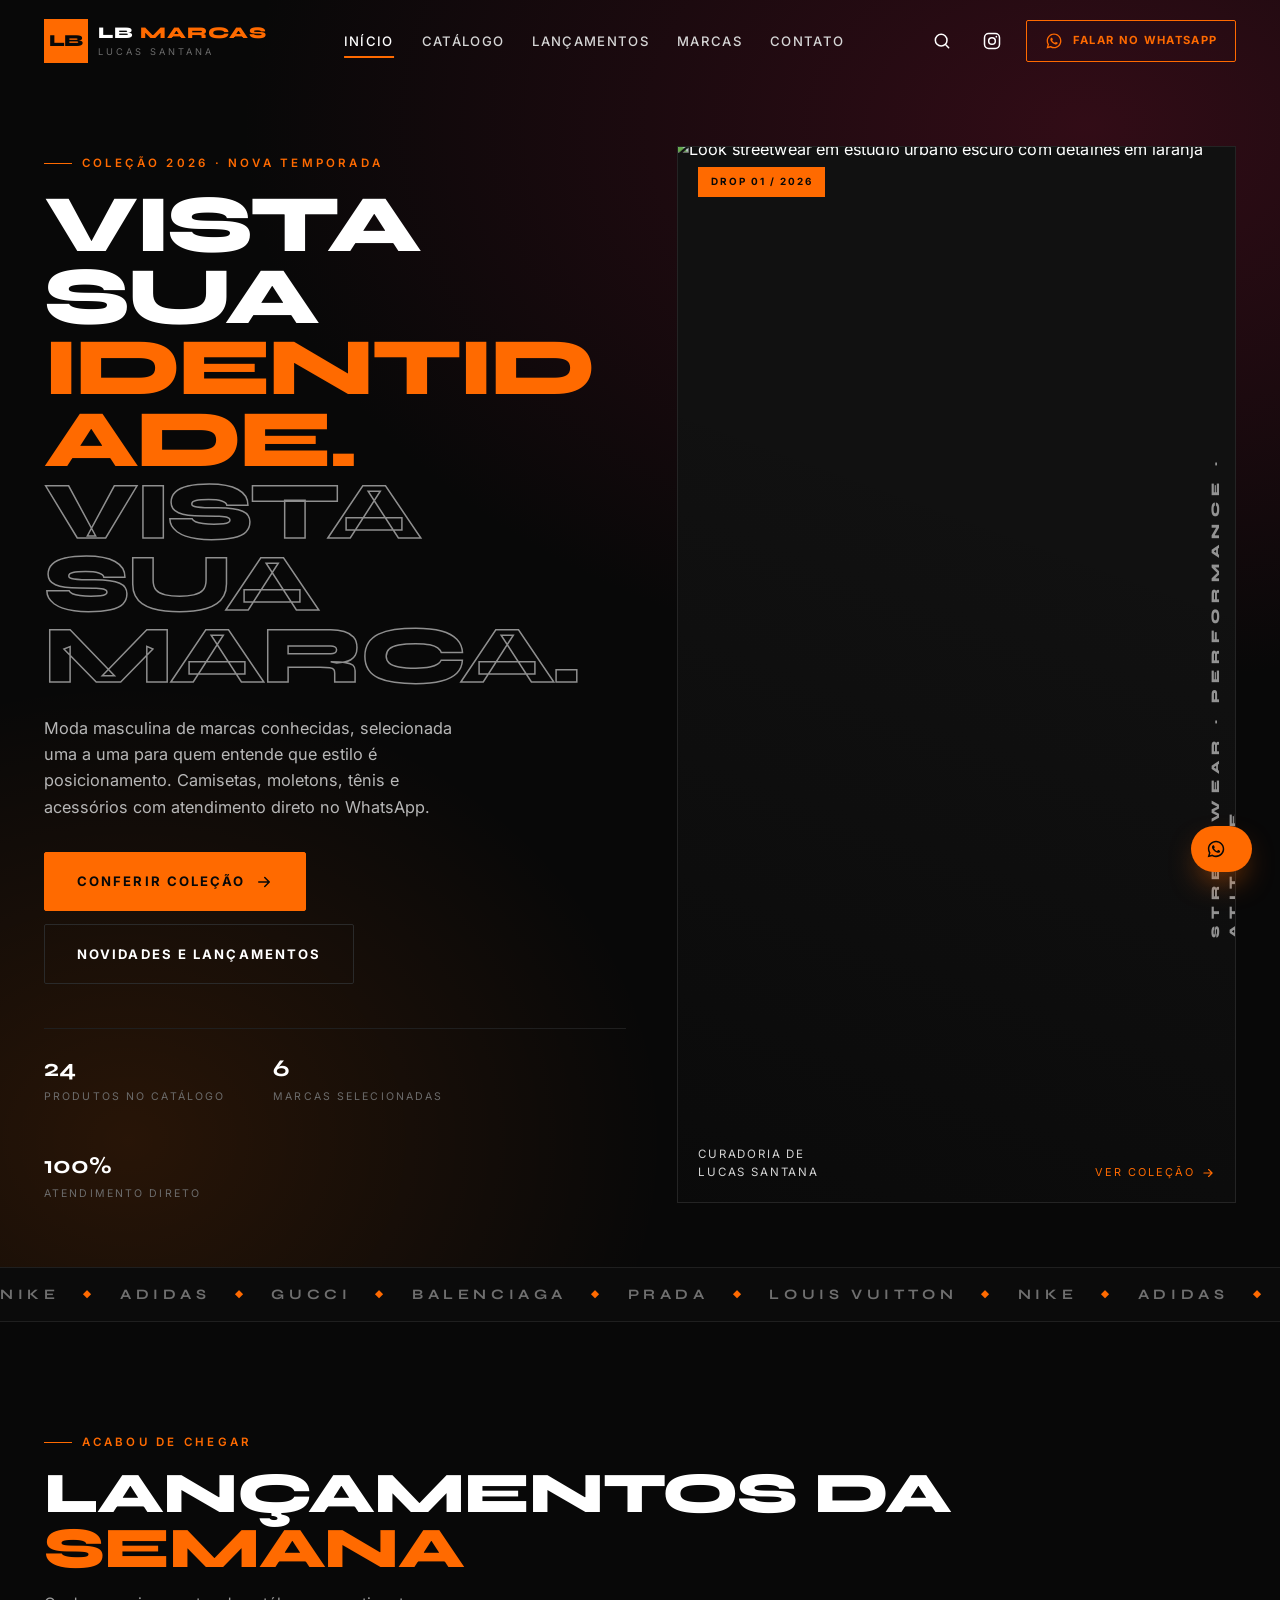
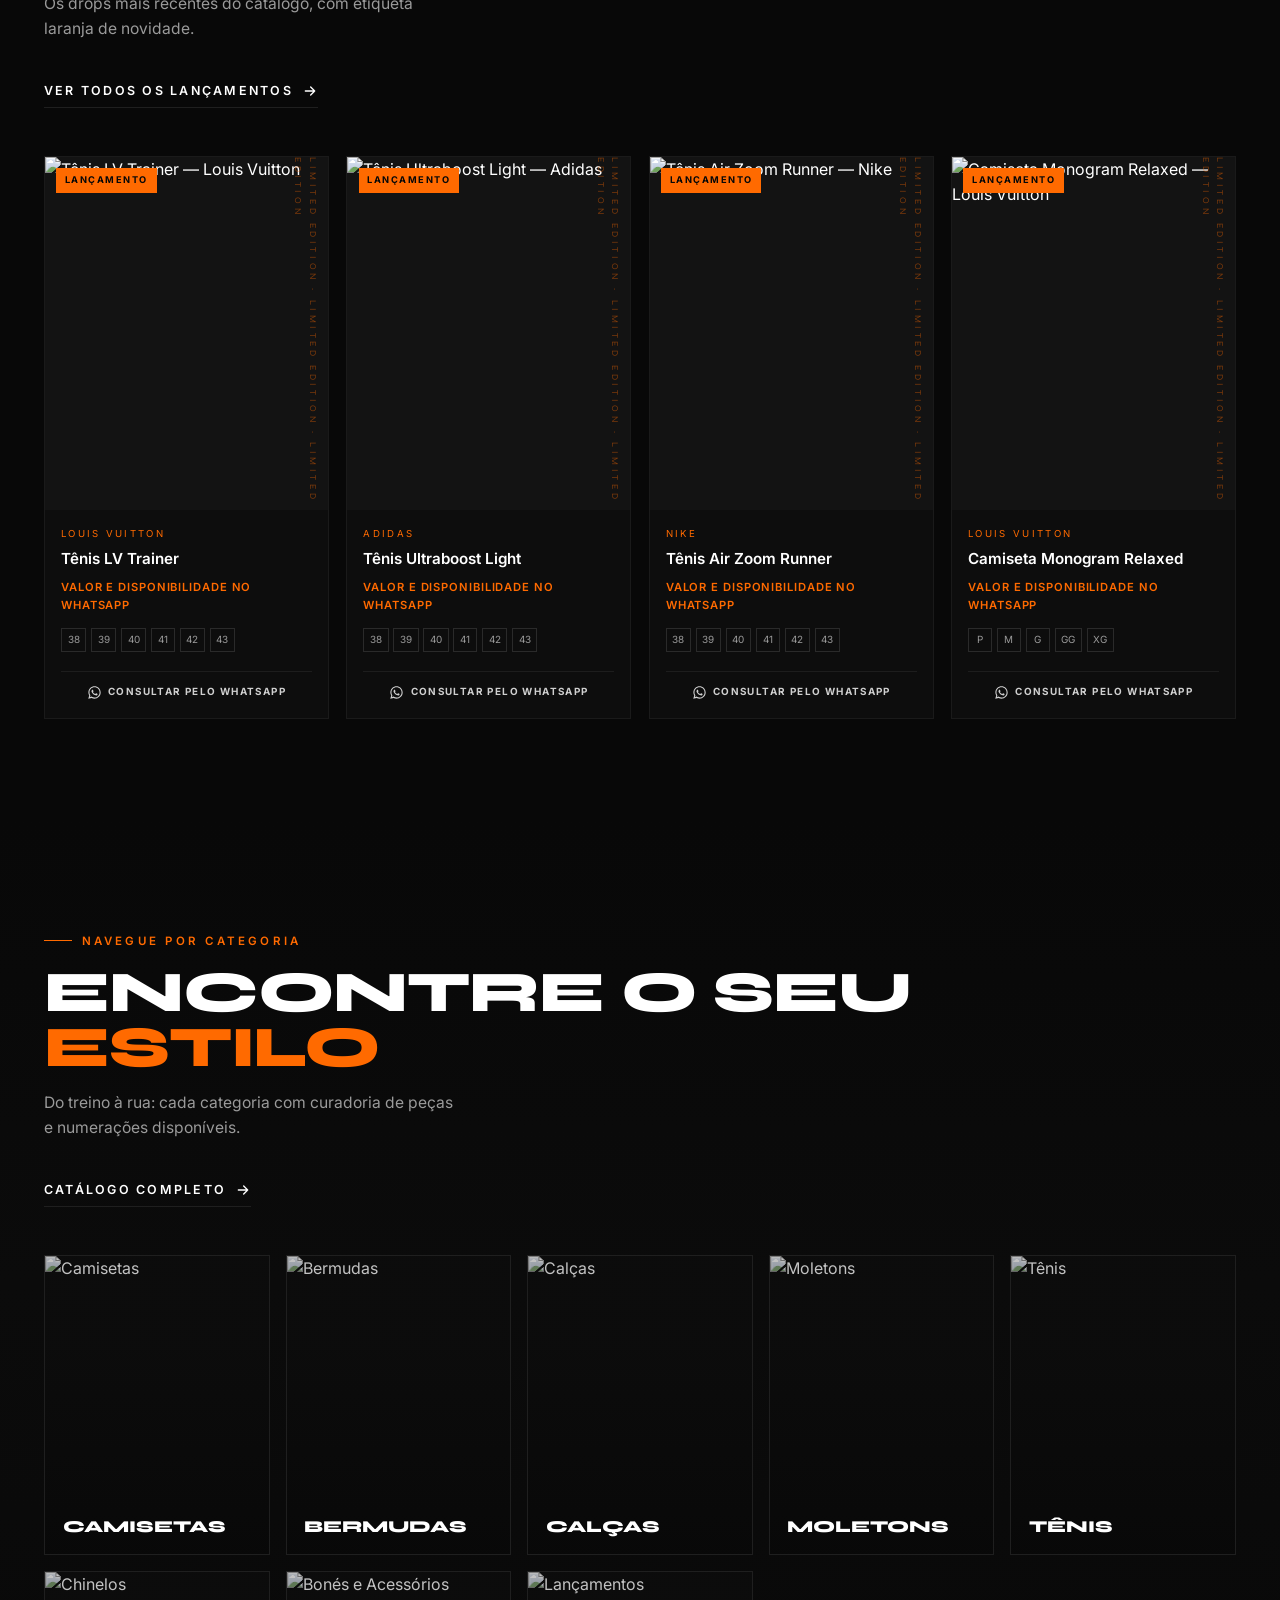
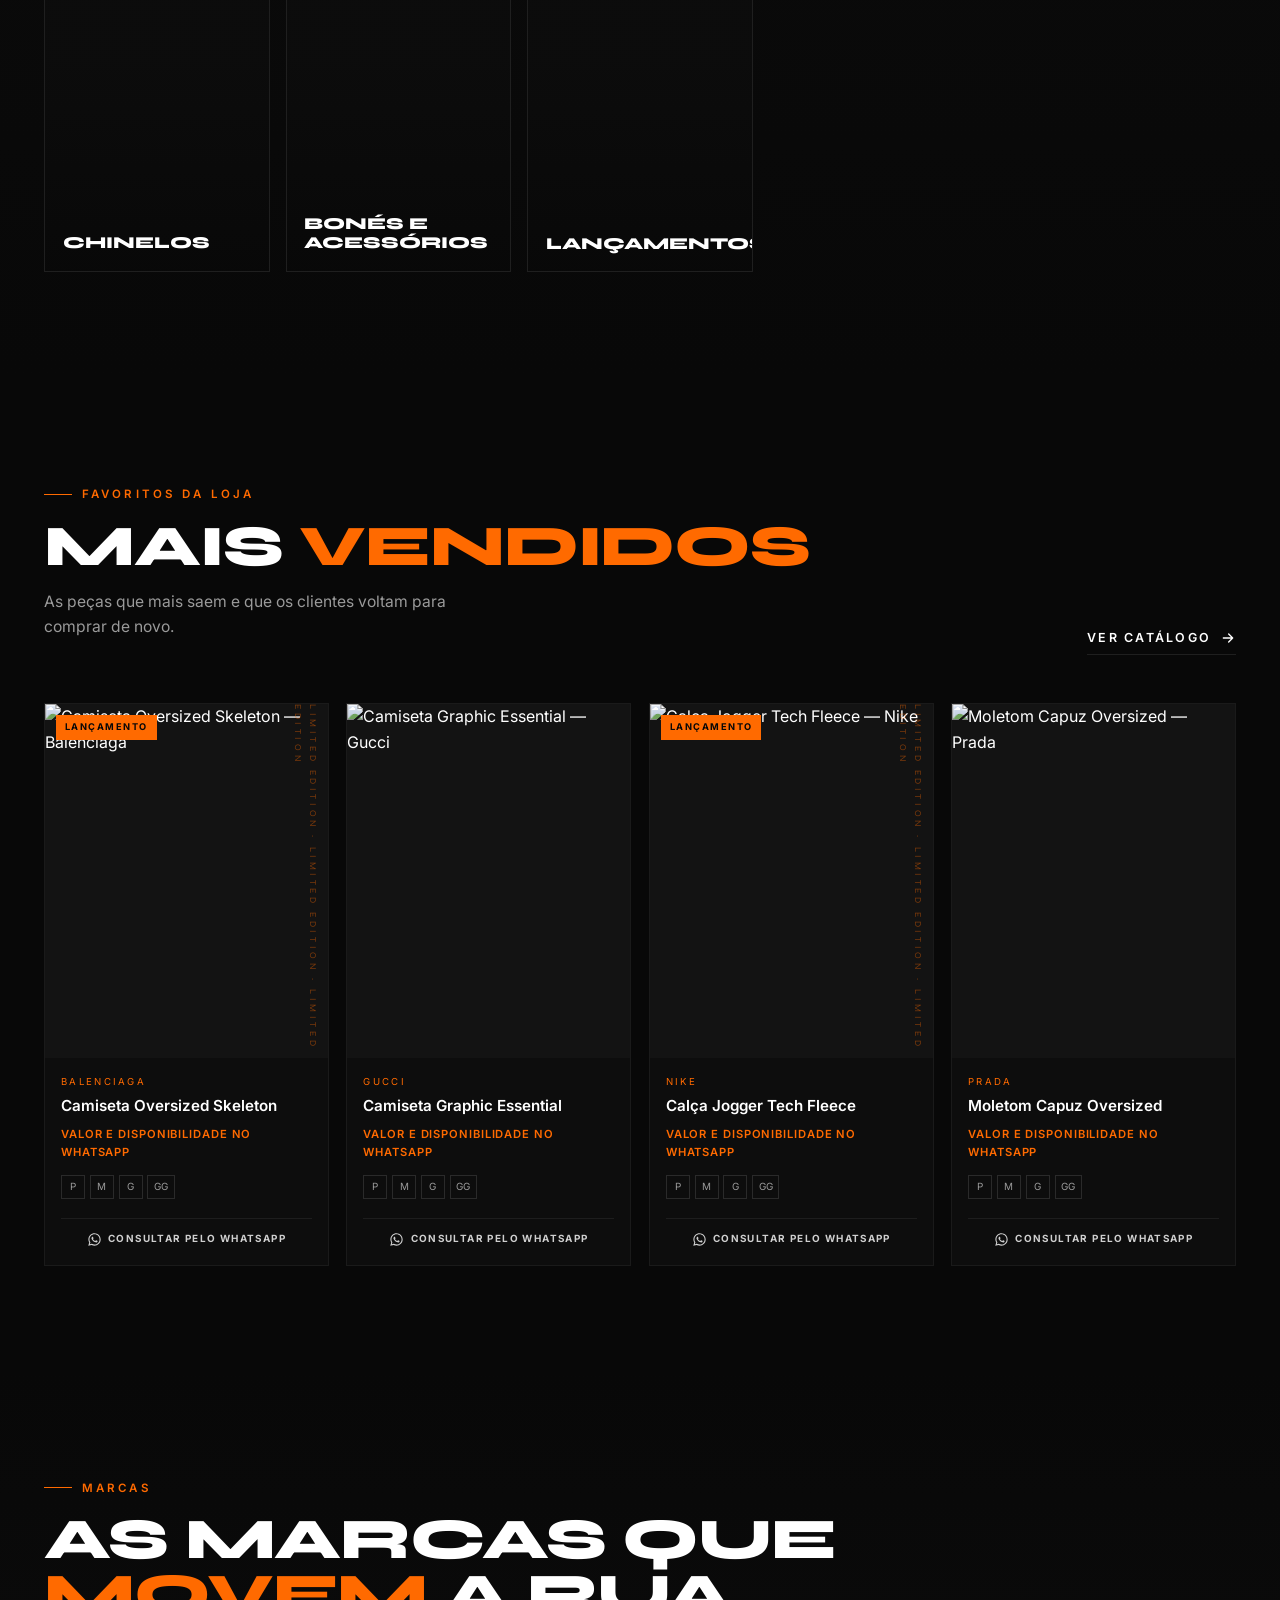
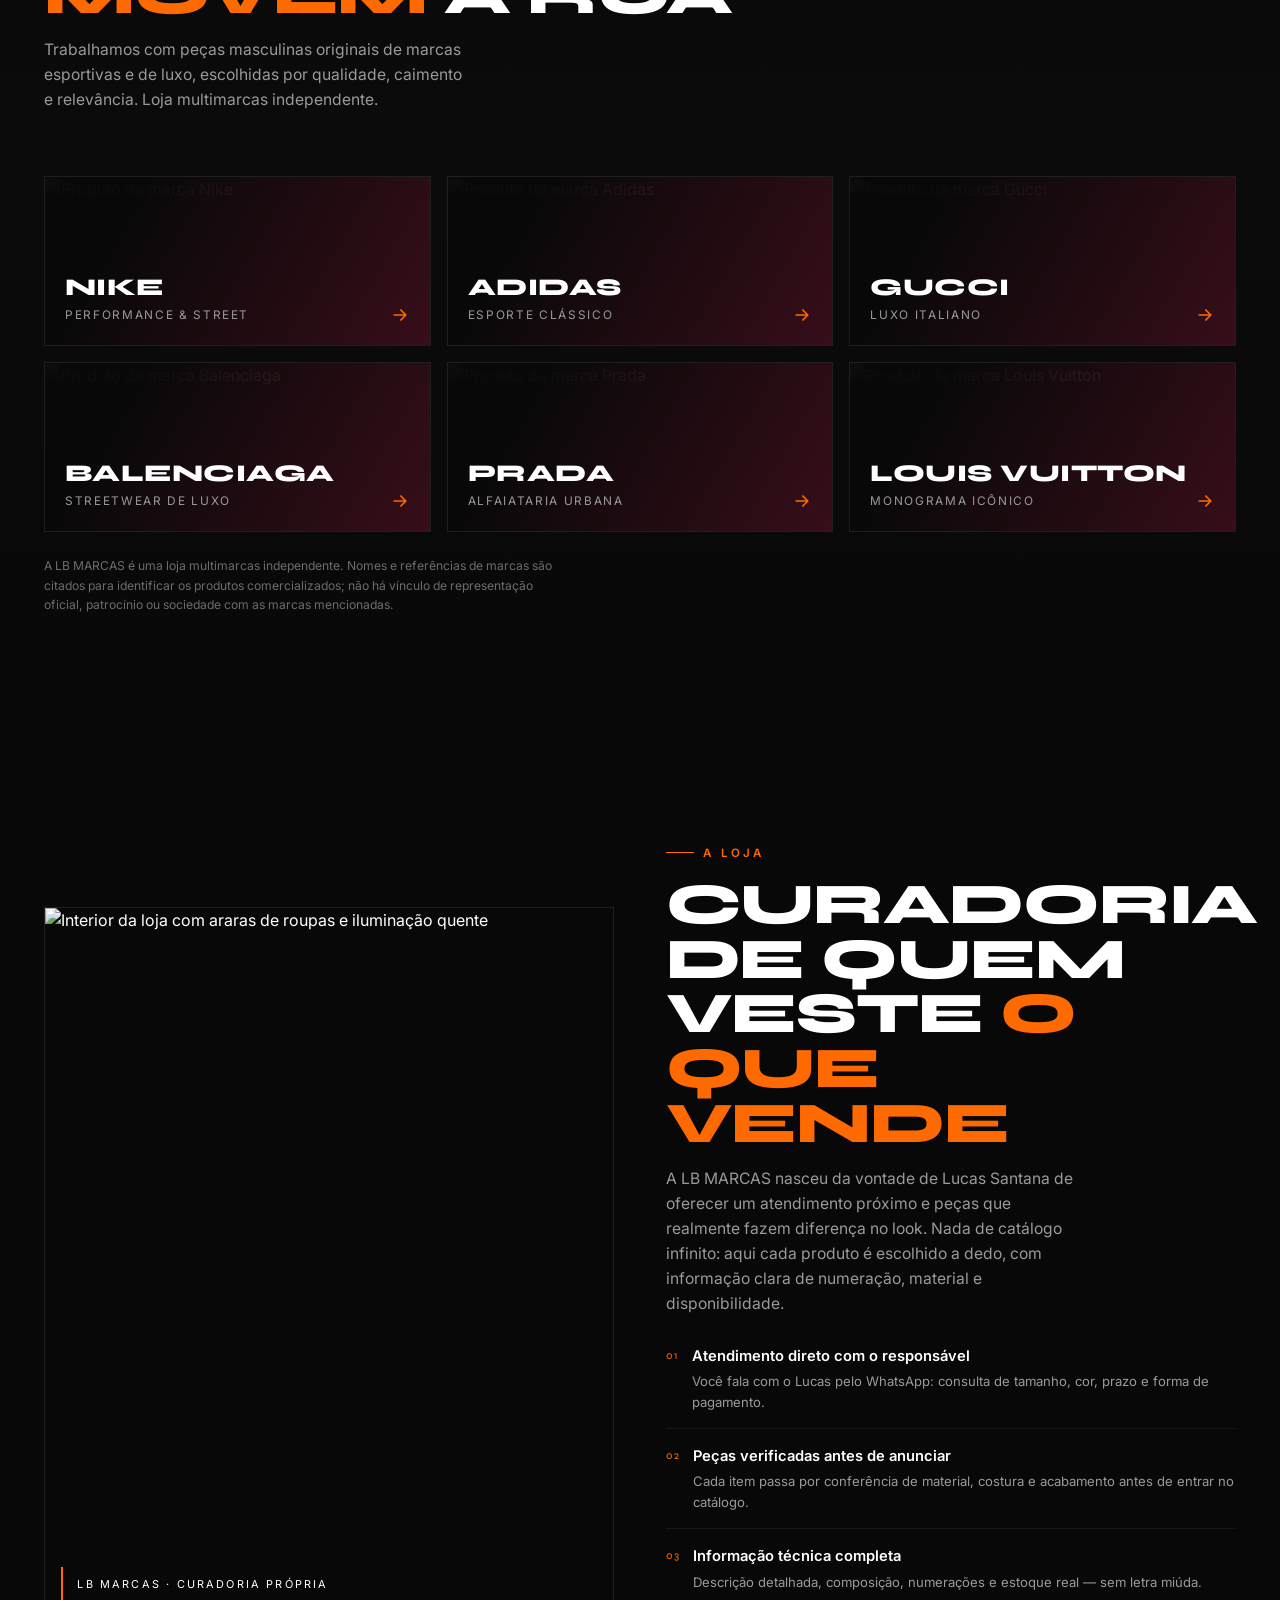
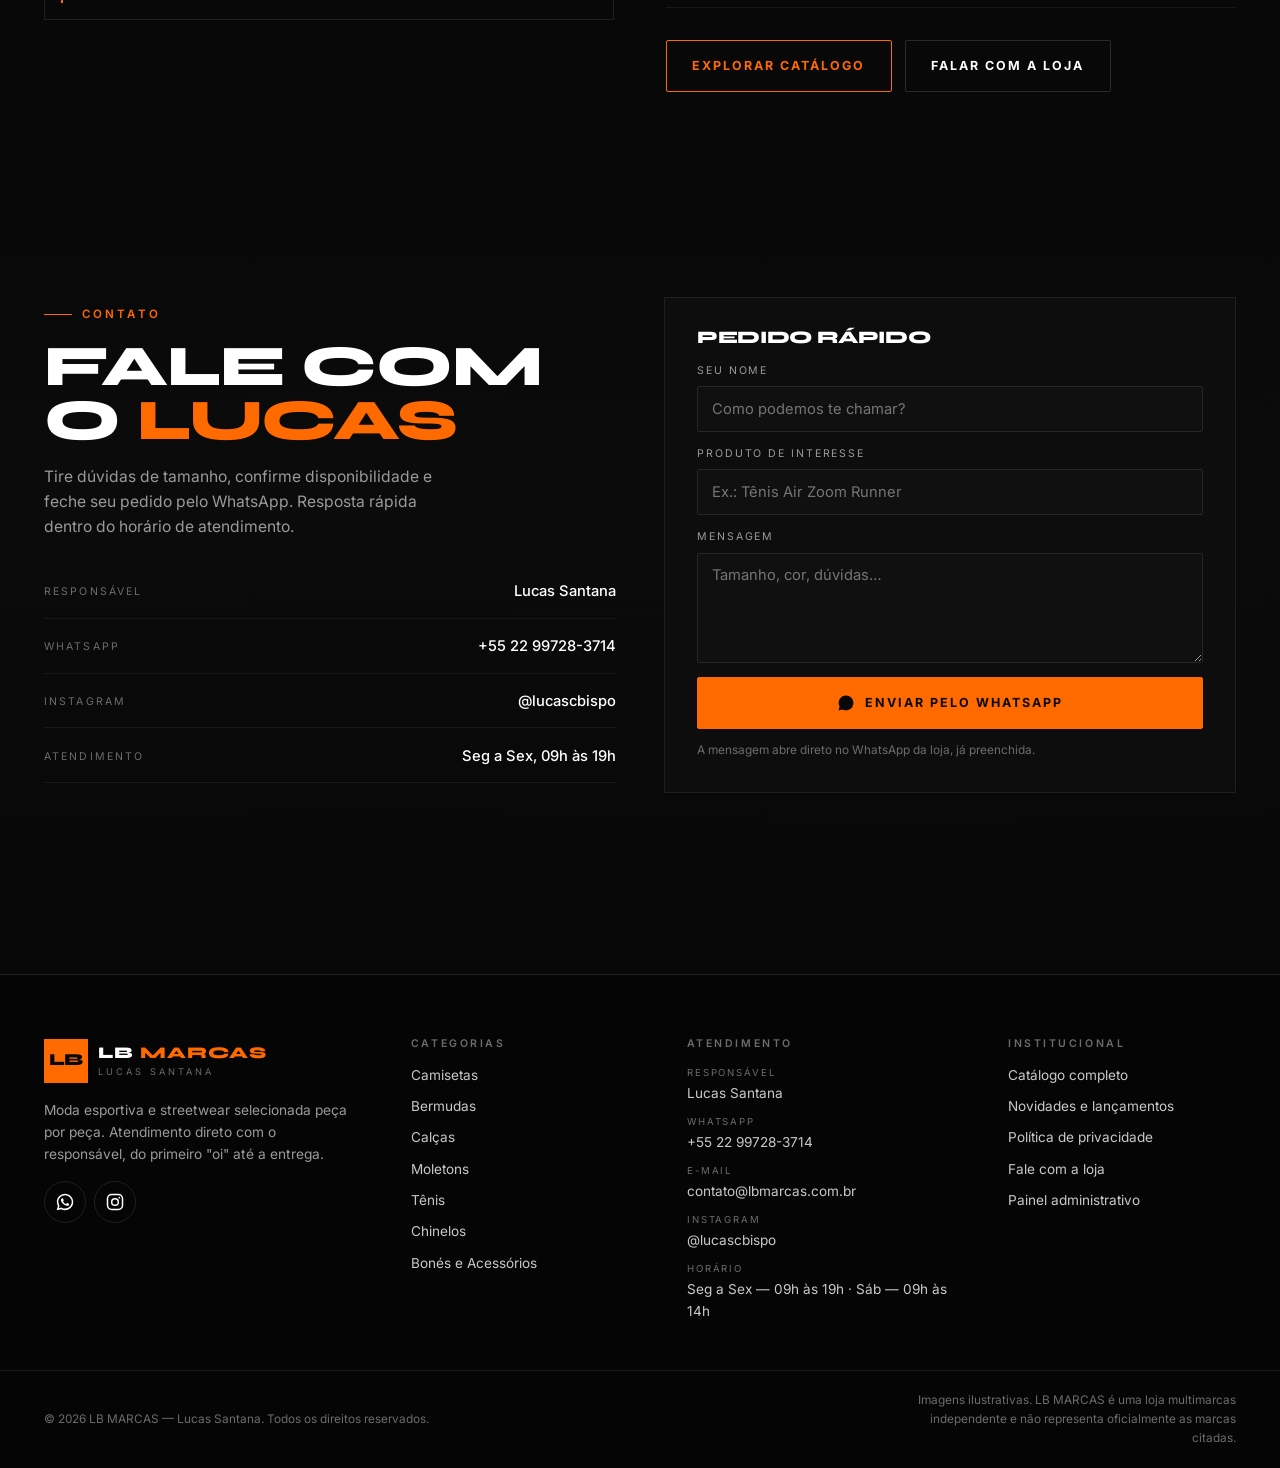
==== commit d0b7e888: "Migrar catálogo para moda masculina com contato via WhatsApp Co-authored-by: base44-builder[bot] <24" ====
--- a/index.html
+++ b/index.html
@@ -49,8 +49,8 @@
             <span class="line outline">Vista sua marca.</span>
           </h1>
           <p class="hero-text">
-            Peças de marcas conhecidas, selecionadas uma a uma para quem entende que estilo é
-            posicionamento. Tênis, camisetas, moletons e acessórios com atendimento direto no WhatsApp.
+            Moda masculina de marcas conhecidas, selecionada uma a uma para quem entende que estilo é
+            posicionamento. Camisetas, moletons, tênis e acessórios com atendimento direto no WhatsApp.
           </p>
           <div class="hero-actions">
             <a class="btn btn-solid btn-lg" href="catalogo.html">
@@ -84,8 +84,8 @@
     <!-- MARCAS EM MARQUEE -->
     <div class="brand-strip" aria-hidden="true">
       <div class="marquee">
-        <span>Nike <i>◆</i> Adidas <i>◆</i> Puma <i>◆</i> New Balance <i>◆</i> Under Armour <i>◆</i> Vans <i>◆</i> Nike <i>◆</i> Adidas <i>◆</i> Puma <i>◆</i> New Balance <i>◆</i> Under Armour <i>◆</i> Vans <i>◆</i></span>
-        <span>Nike <i>◆</i> Adidas <i>◆</i> Puma <i>◆</i> New Balance <i>◆</i> Under Armour <i>◆</i> Vans <i>◆</i> Nike <i>◆</i> Adidas <i>◆</i> Puma <i>◆</i> New Balance <i>◆</i> Under Armour <i>◆</i> Vans <i>◆</i></span>
+        <span>Nike <i>◆</i> Adidas <i>◆</i> Gucci <i>◆</i> Balenciaga <i>◆</i> Prada <i>◆</i> Louis Vuitton <i>◆</i> Nike <i>◆</i> Adidas <i>◆</i> Gucci <i>◆</i> Balenciaga <i>◆</i> Prada <i>◆</i> Louis Vuitton <i>◆</i></span>
+        <span>Nike <i>◆</i> Adidas <i>◆</i> Gucci <i>◆</i> Balenciaga <i>◆</i> Prada <i>◆</i> Louis Vuitton <i>◆</i> Nike <i>◆</i> Adidas <i>◆</i> Gucci <i>◆</i> Balenciaga <i>◆</i> Prada <i>◆</i> Louis Vuitton <i>◆</i></span>
       </div>
     </div>
 
@@ -134,7 +134,7 @@
             <h2 class="section-title">Mais <em>vendidos</em></h2>
             <p class="section-desc">As peças que mais saem e que os clientes voltam para comprar de novo.</p>
           </div>
-          <a class="link-arrow" href="catalogo.html?ordenar=desconto">
+          <a class="link-arrow" href="catalogo.html">
             Ver catálogo
             <svg viewBox="0 0 24 24" fill="none" stroke="currentColor" stroke-width="2" aria-hidden="true"><path d="M5 12h14m-6-6 6 6-6 6" stroke-linecap="round" stroke-linejoin="round"/></svg>
           </a>
@@ -143,33 +143,6 @@
       </div>
     </section>
 
-    <!-- OFERTAS -->
-    <section class="offer-band">
-      <div class="shell offer-inner">
-        <div class="offer-copy">
-          <span class="eyebrow eyebrow--wine">Ofertas especiais</span>
-          <h2>Preço de drop. Estoque limitado.</h2>
-          <p>
-            Seleção da semana com desconto real aplicado no catálogo. Quando o estoque acaba,
-            a oferta sai do ar — sem repetição garantida.
-          </p>
-        </div>
-        <div class="offer-count">
-          <div>
-            <strong data-offer-count>5</strong>
-            <span>Peças em oferta</span>
-          </div>
-          <a class="btn btn-primary" href="catalogo.html?ofertas=1">Ver ofertas</a>
-        </div>
-      </div>
-    </section>
-
-    <section class="section section--tight">
-      <div class="shell">
-        <div class="product-grid" data-deals></div>
-      </div>
-    </section>
-
     <!-- MARCAS -->
     <section class="section section--alt" id="marcas">
       <div class="shell">
@@ -178,8 +151,8 @@
             <span class="eyebrow">Marcas</span>
             <h2 class="section-title">As marcas que <em>movem</em> a rua</h2>
             <p class="section-desc">
-              Trabalhamos com peças originais de marcas esportivas e casuais, escolhidas por qualidade,
-              caimento e relevância. Loja multimarcas independente.
+              Trabalhamos com peças masculinas originais de marcas esportivas e de luxo, escolhidas por
+              qualidade, caimento e relevância. Loja multimarcas independente.
             </p>
           </div>
         </div>
--- a/assets/css/style.css
+++ b/assets/css/style.css
@@ -1266,10 +1266,13 @@
   letter-spacing: -0.02em;
 }
 
-.card-installments {
-  margin: 0;
-  font-size: 0.72rem;
-  color: var(--grey-dim);
+.card-consult {
+  margin: 0.15rem 0 0;
+  font-size: 0.7rem;
+  font-weight: 600;
+  letter-spacing: 0.08em;
+  text-transform: uppercase;
+  color: var(--orange);
 }
 
 .card-sizes {
